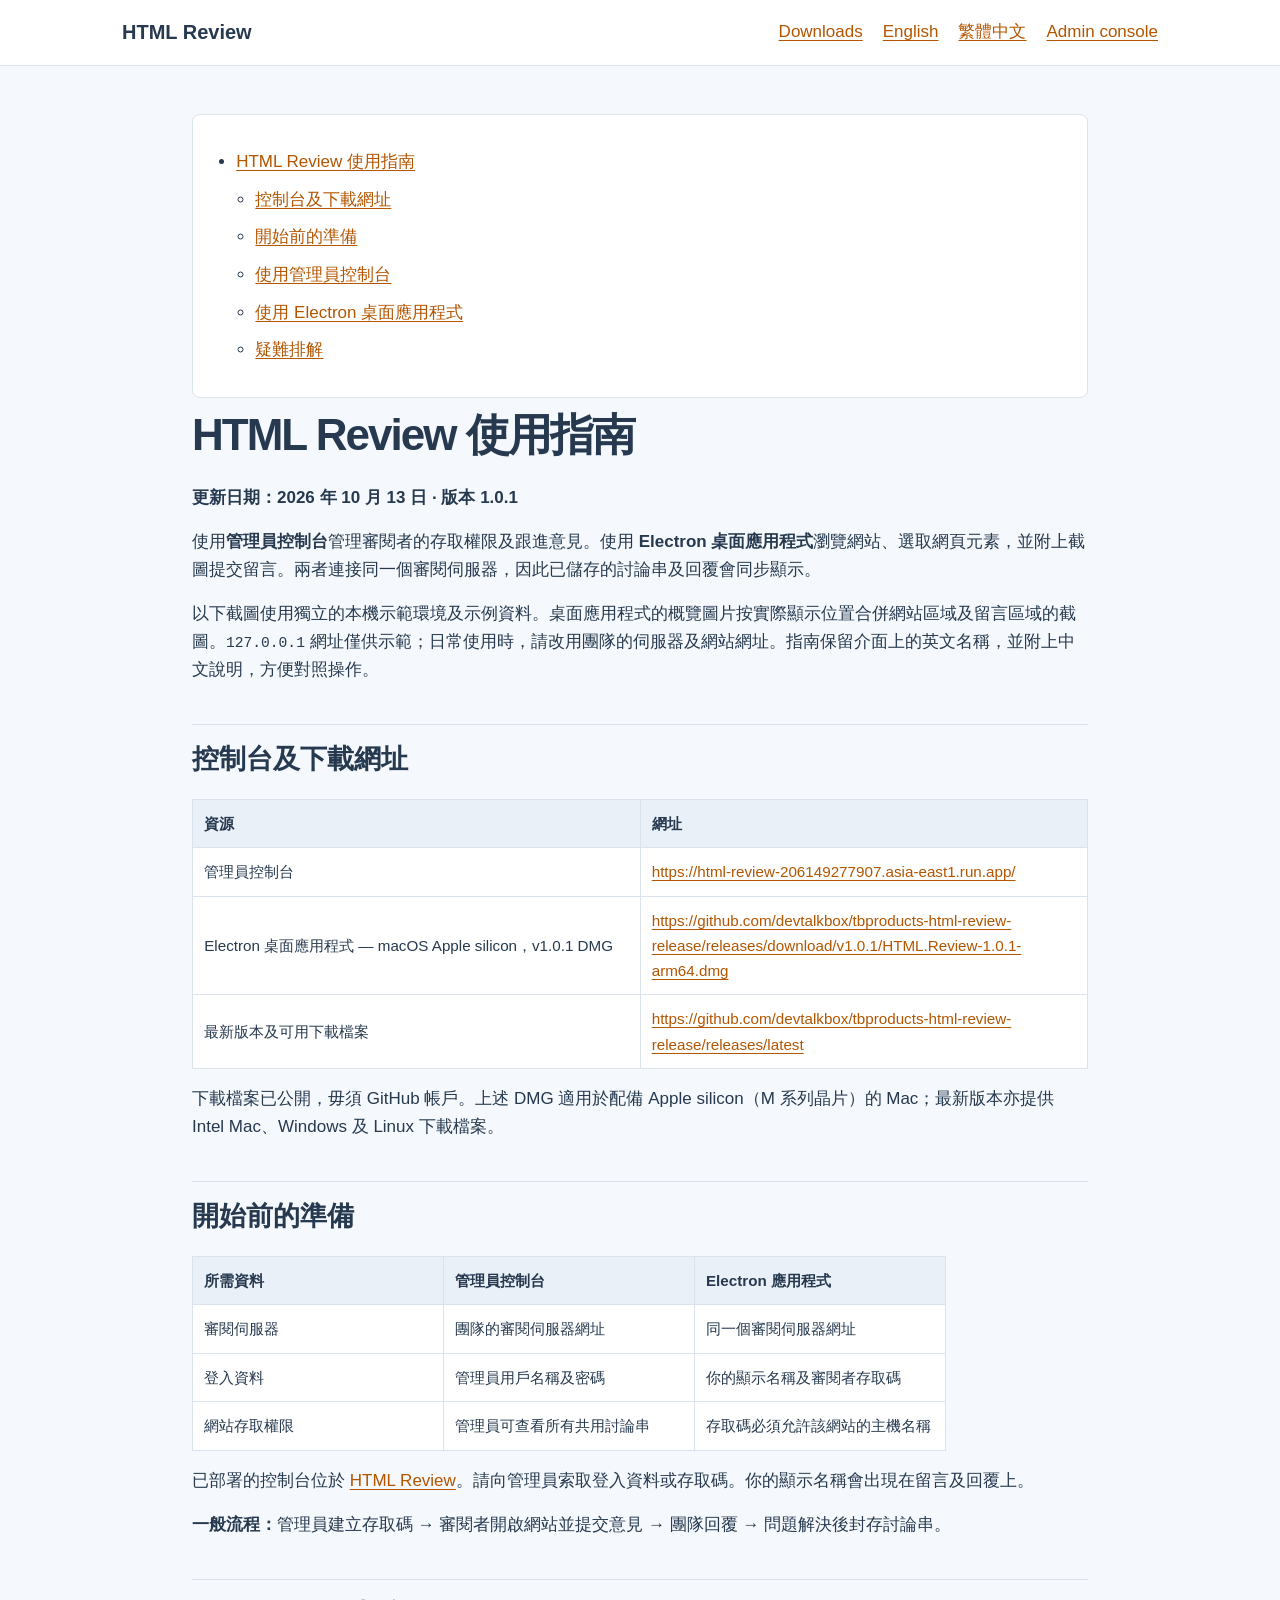
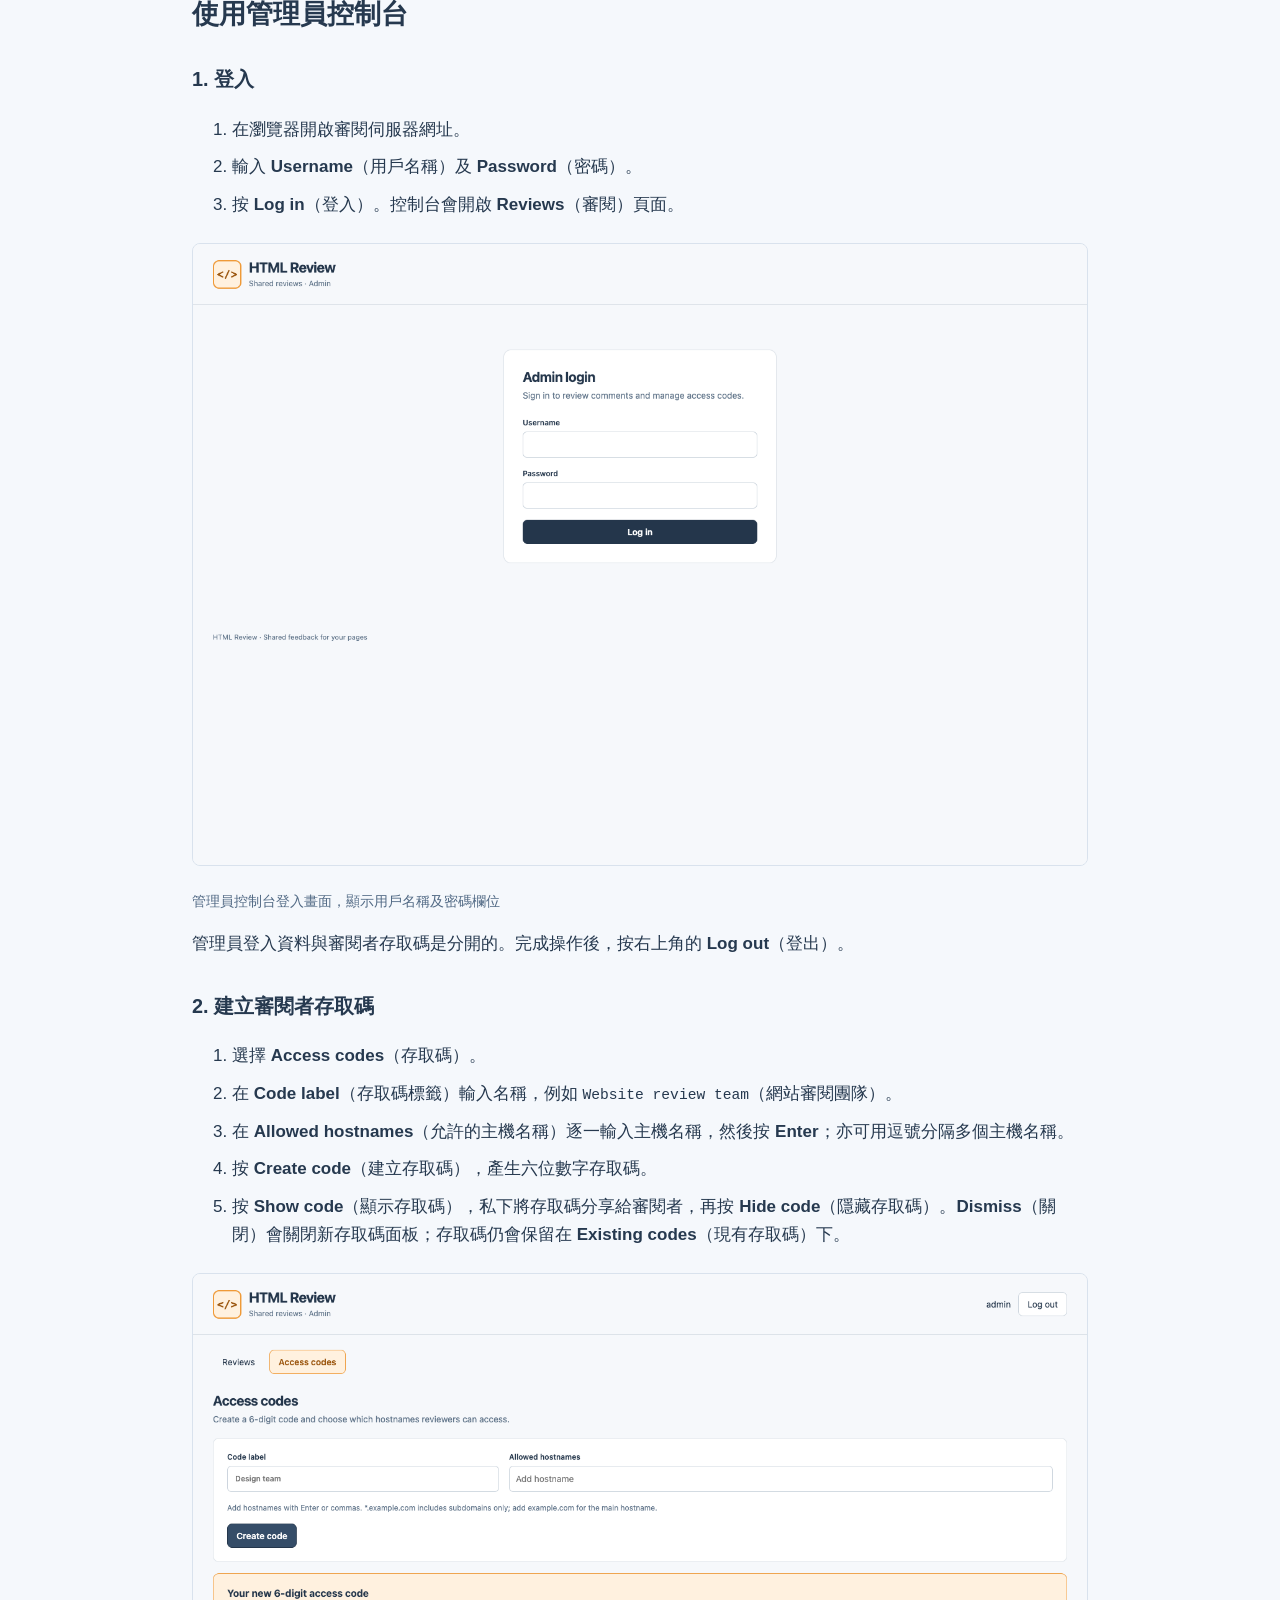
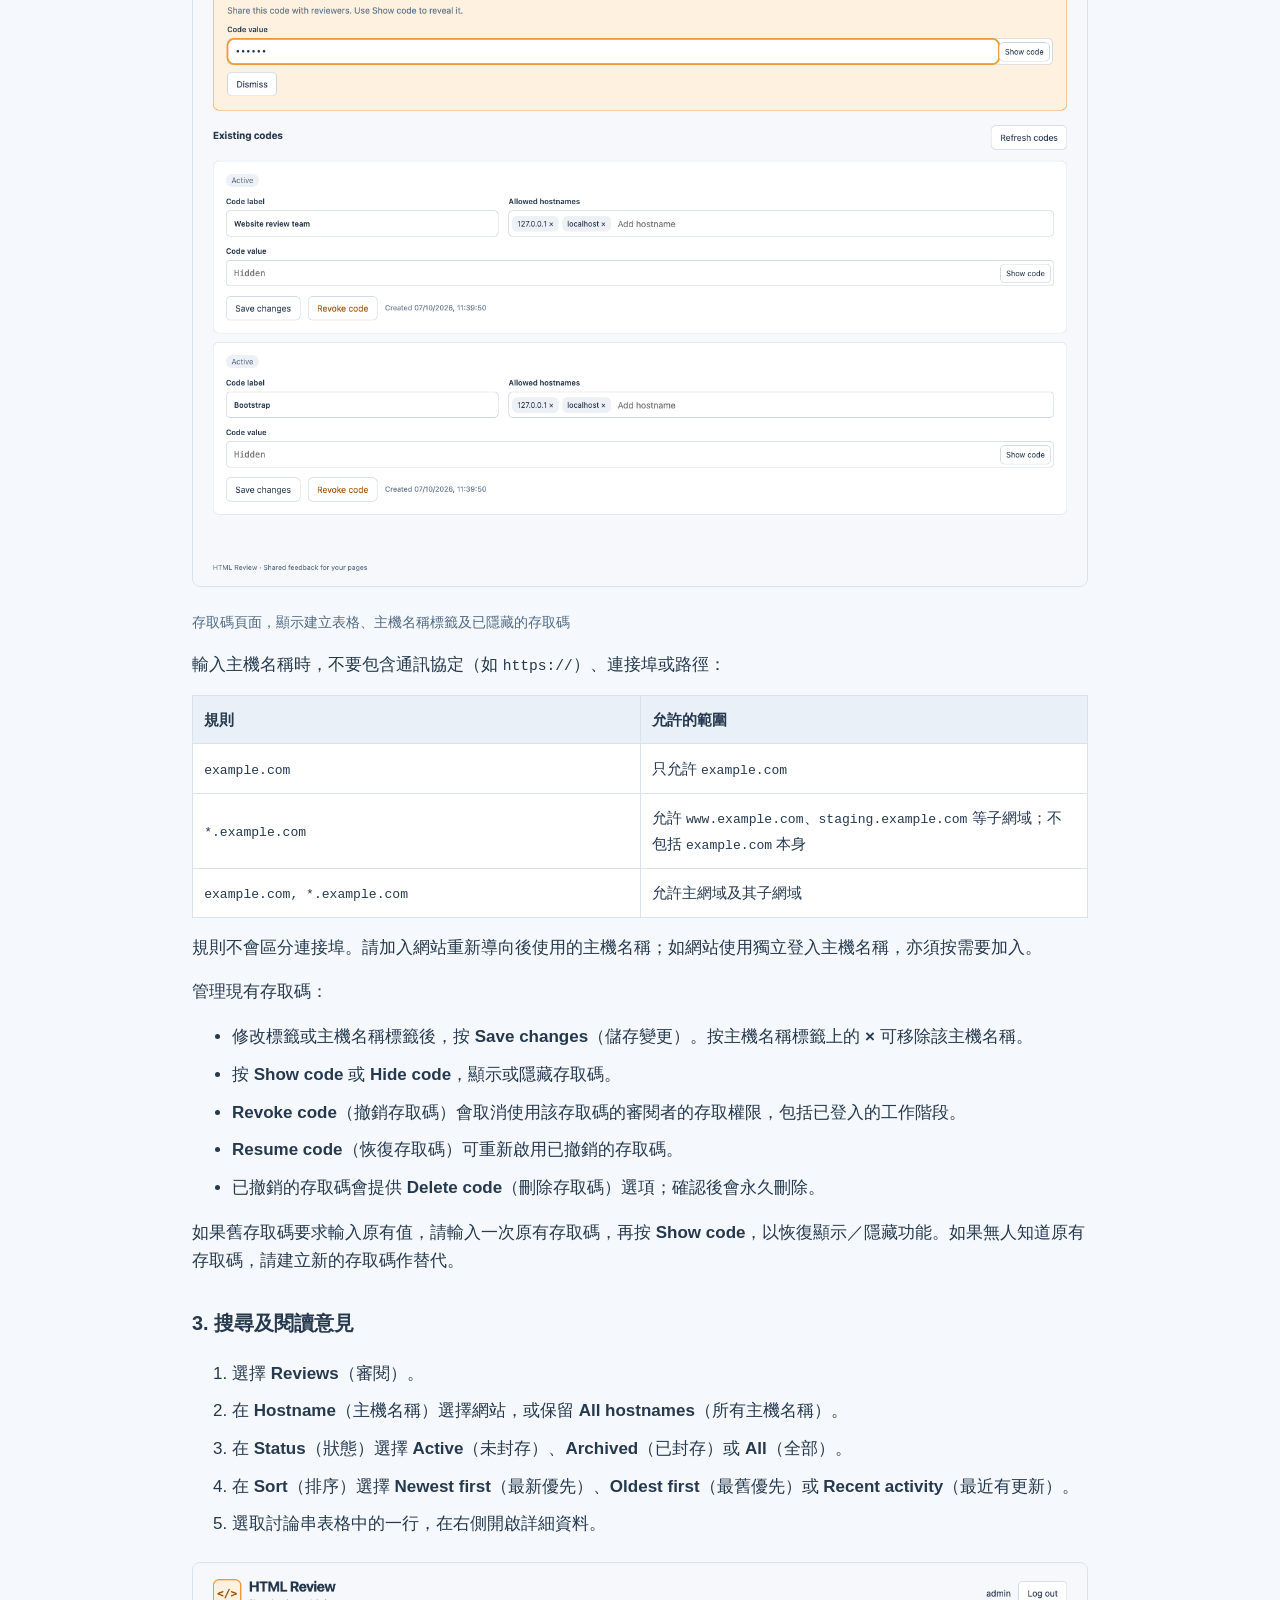
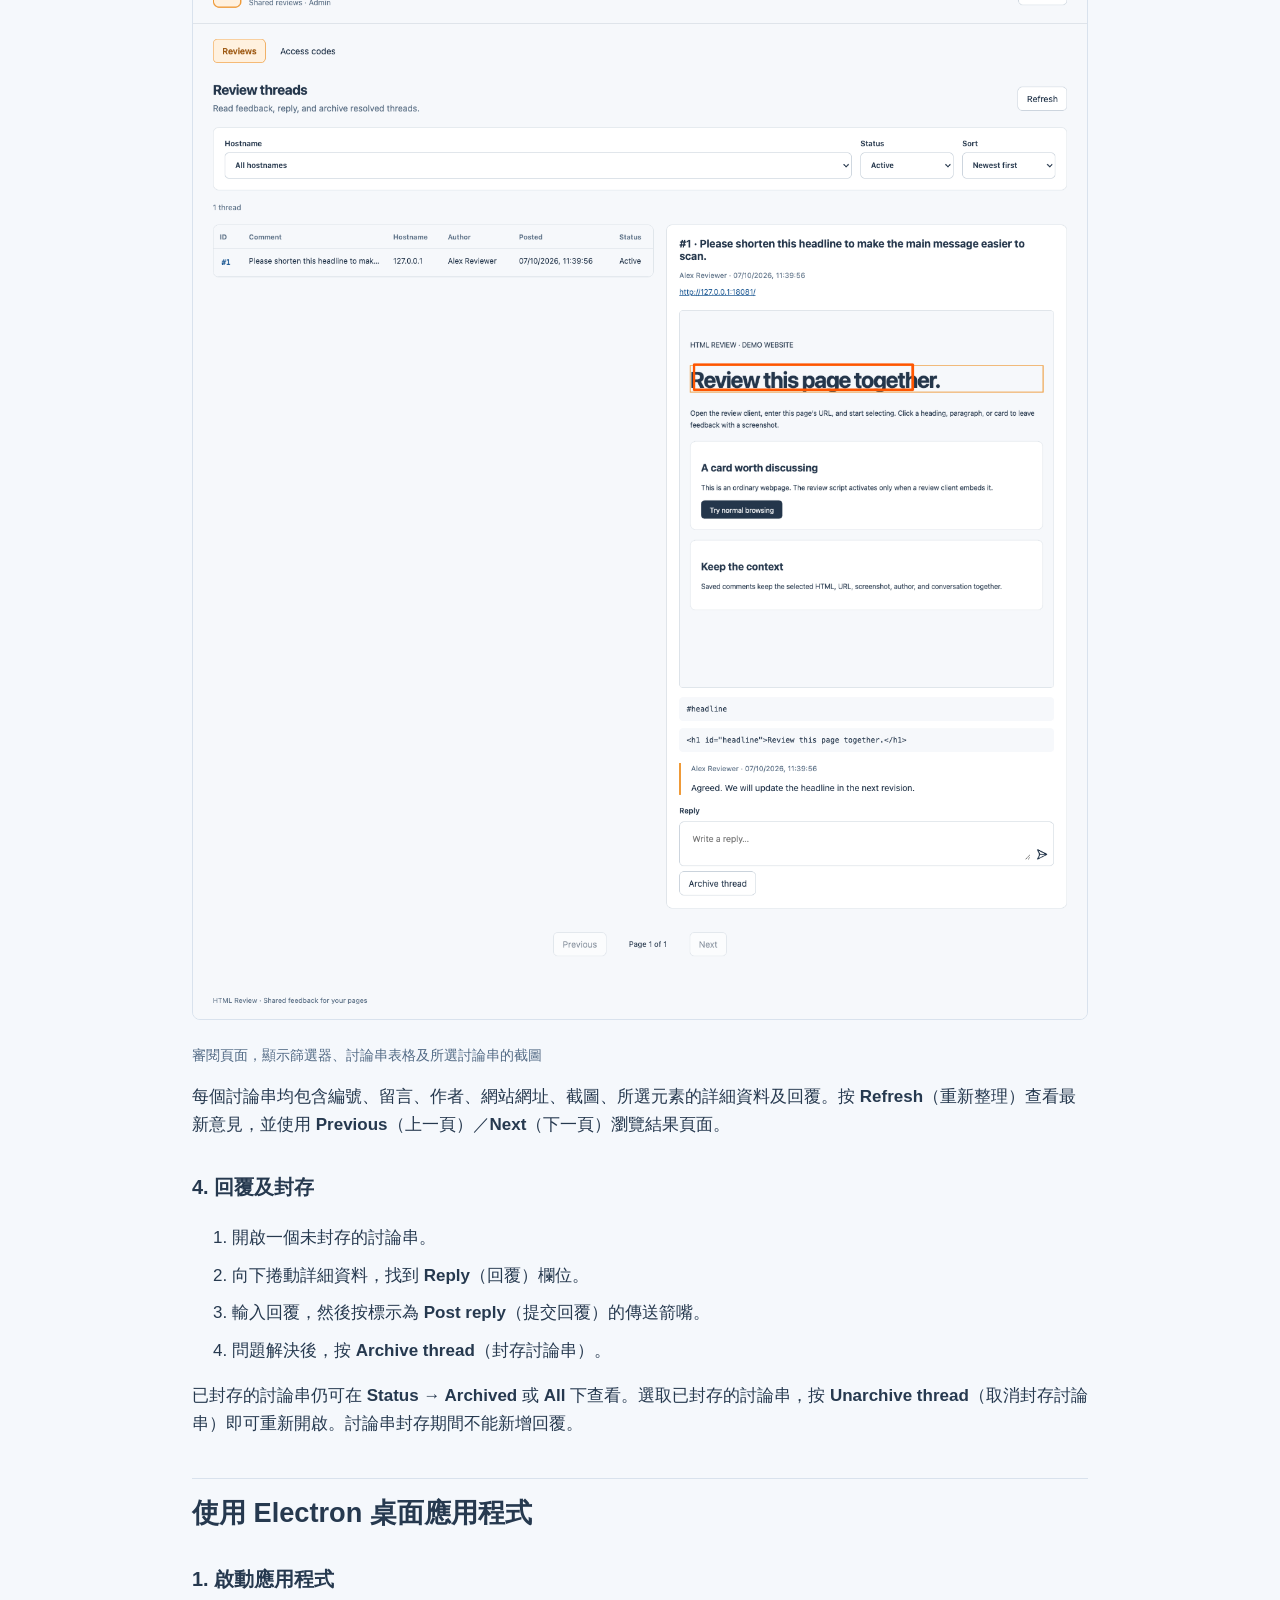
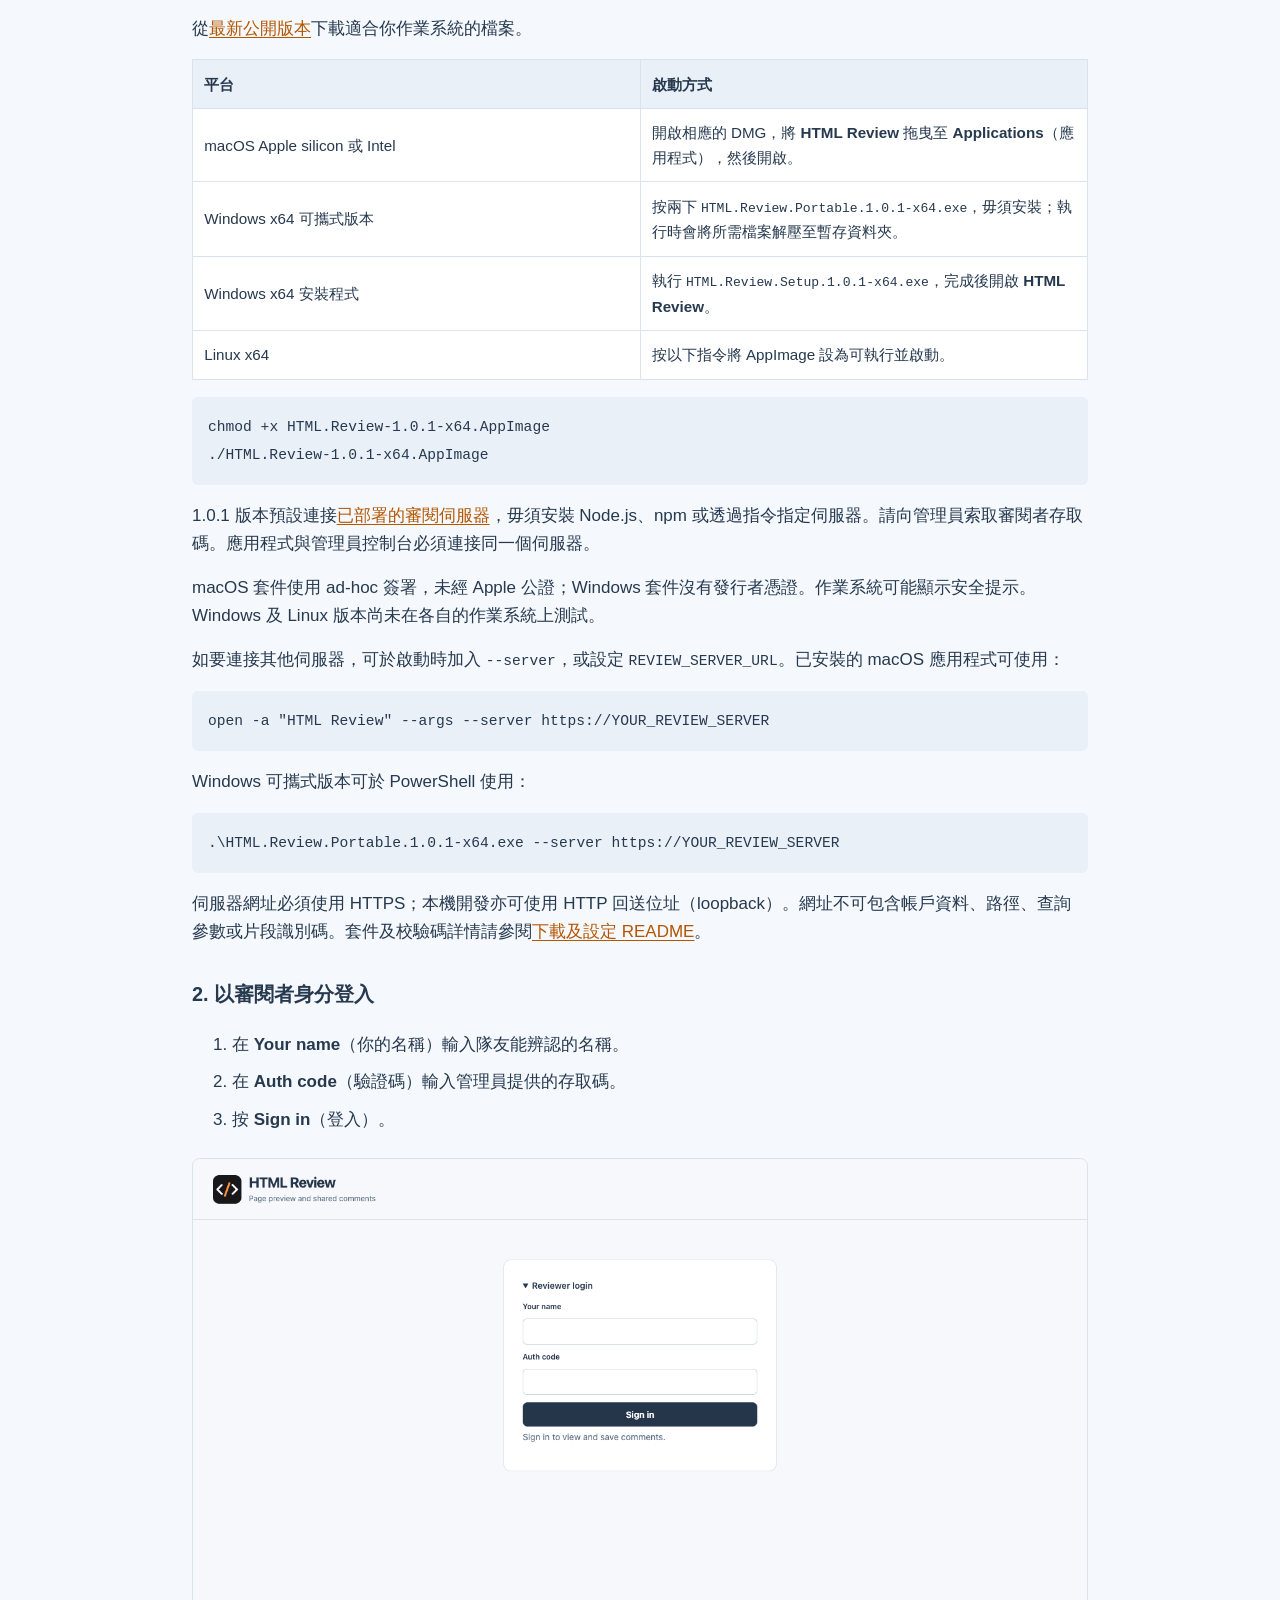
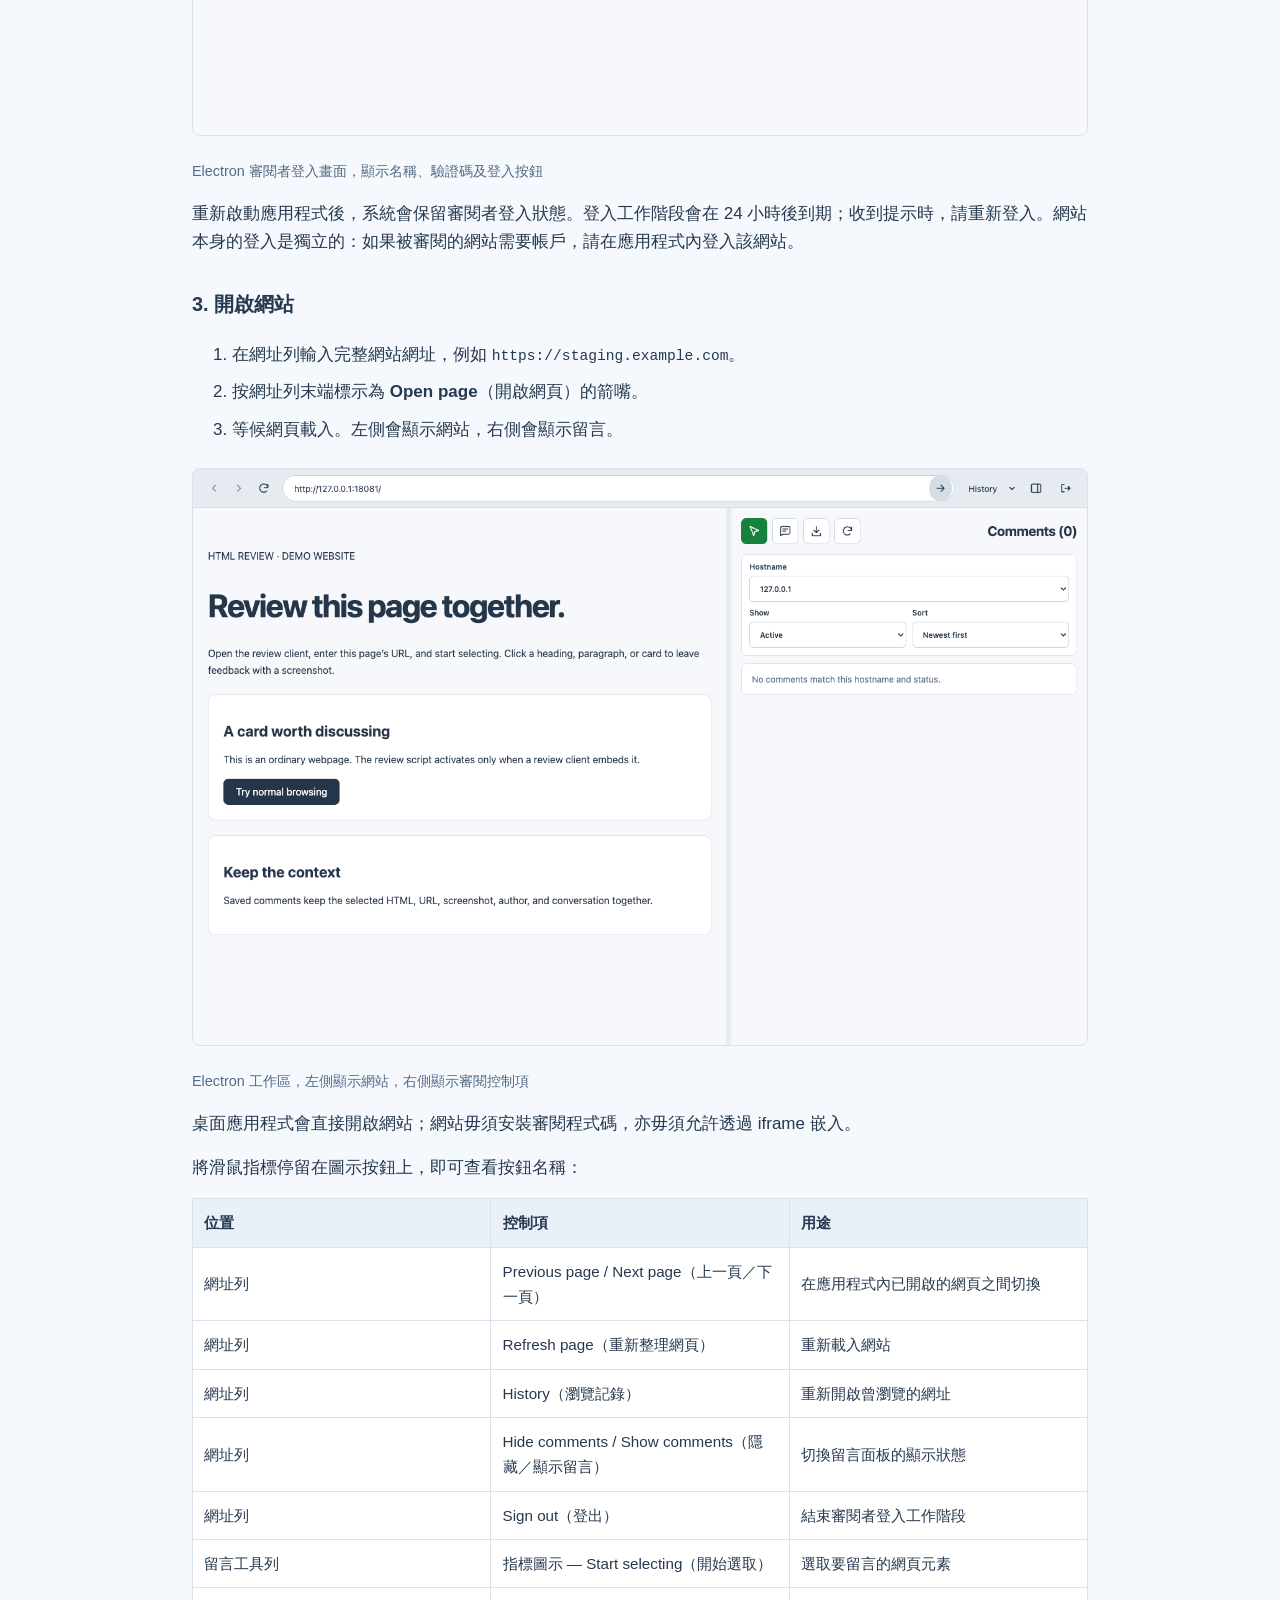
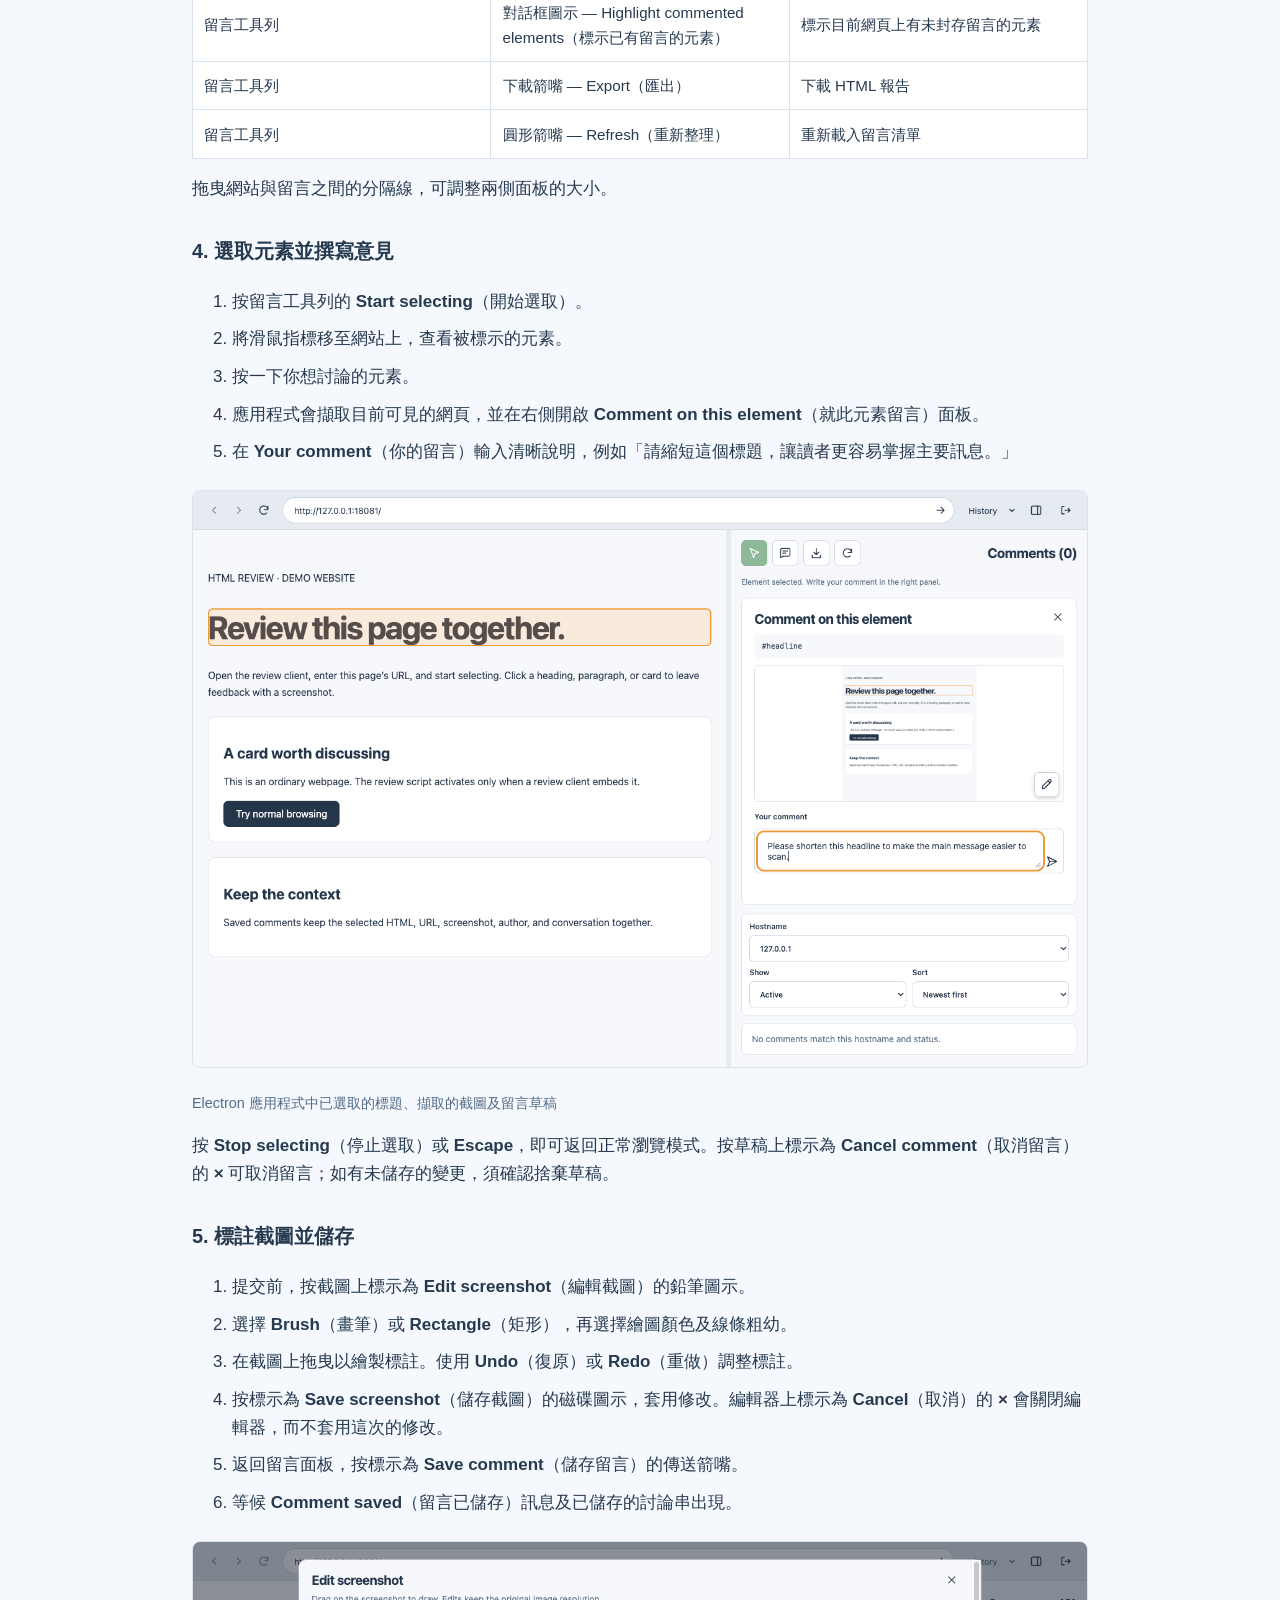
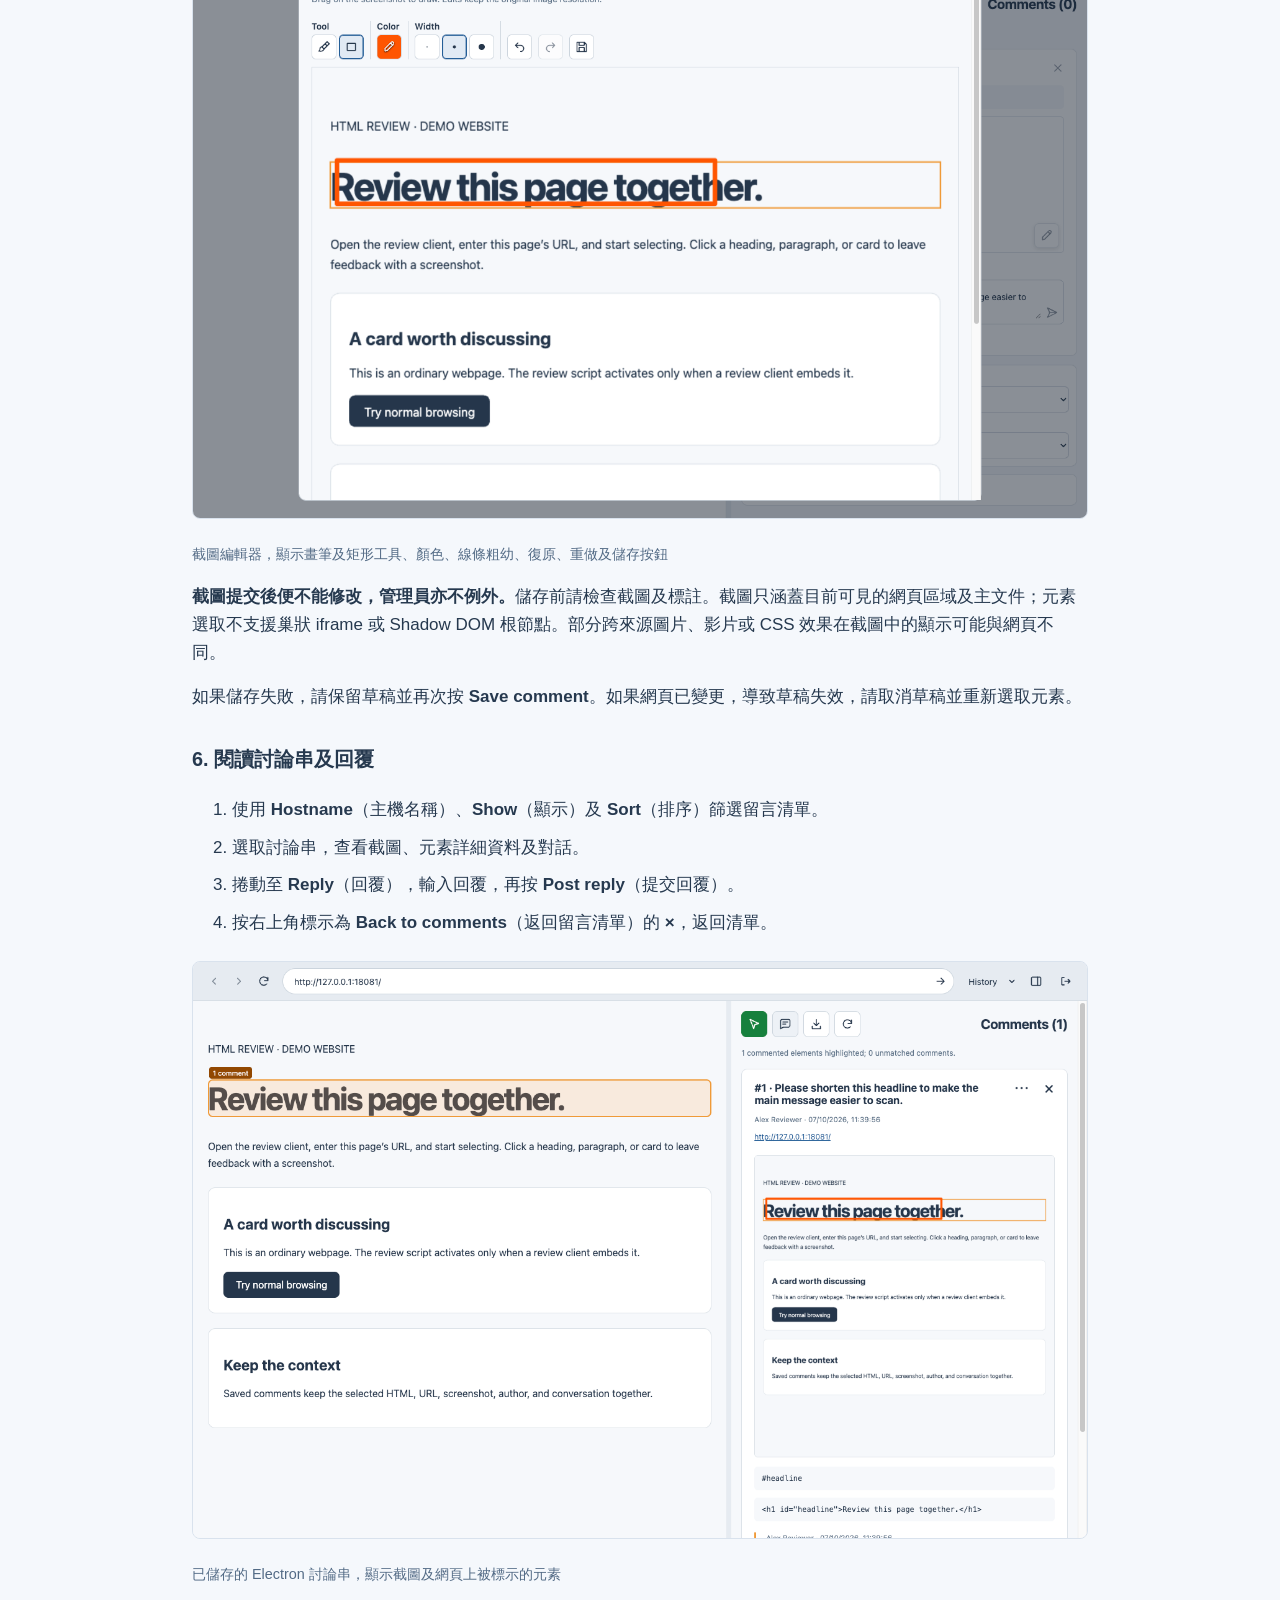
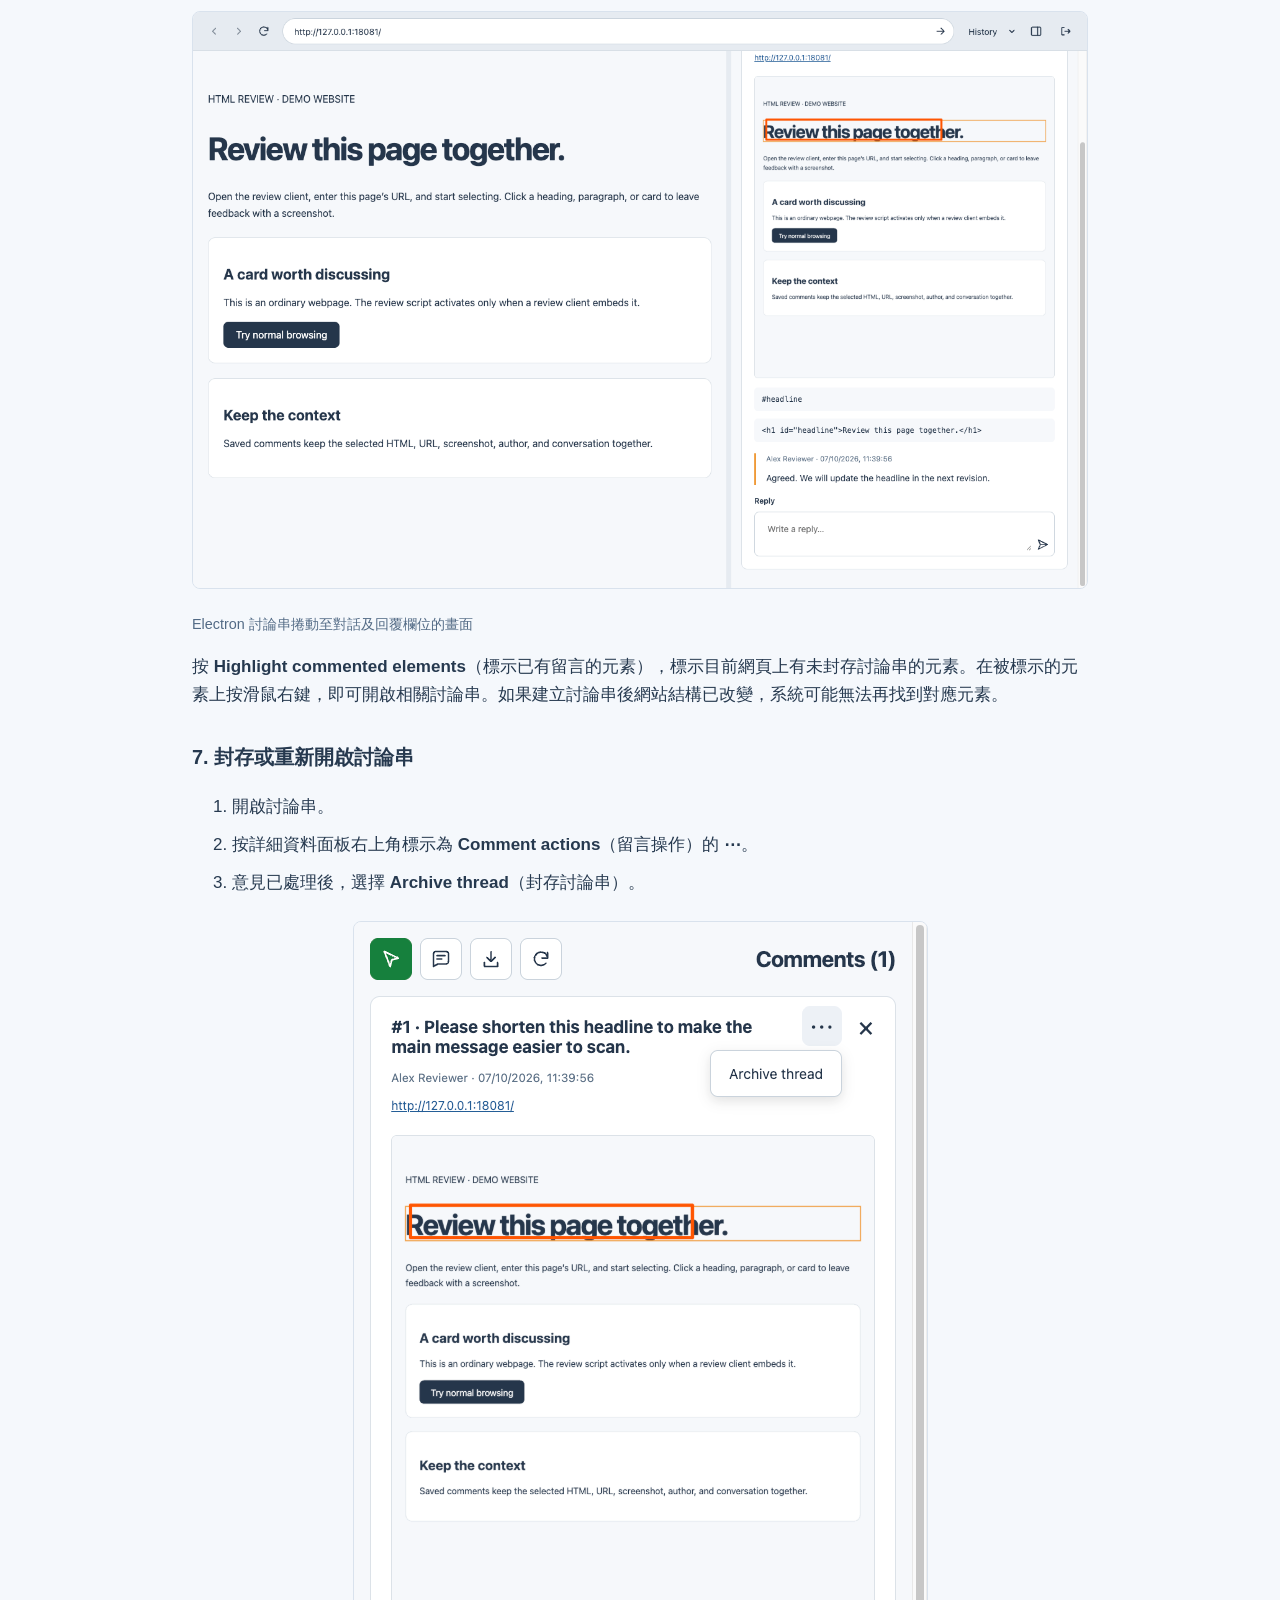
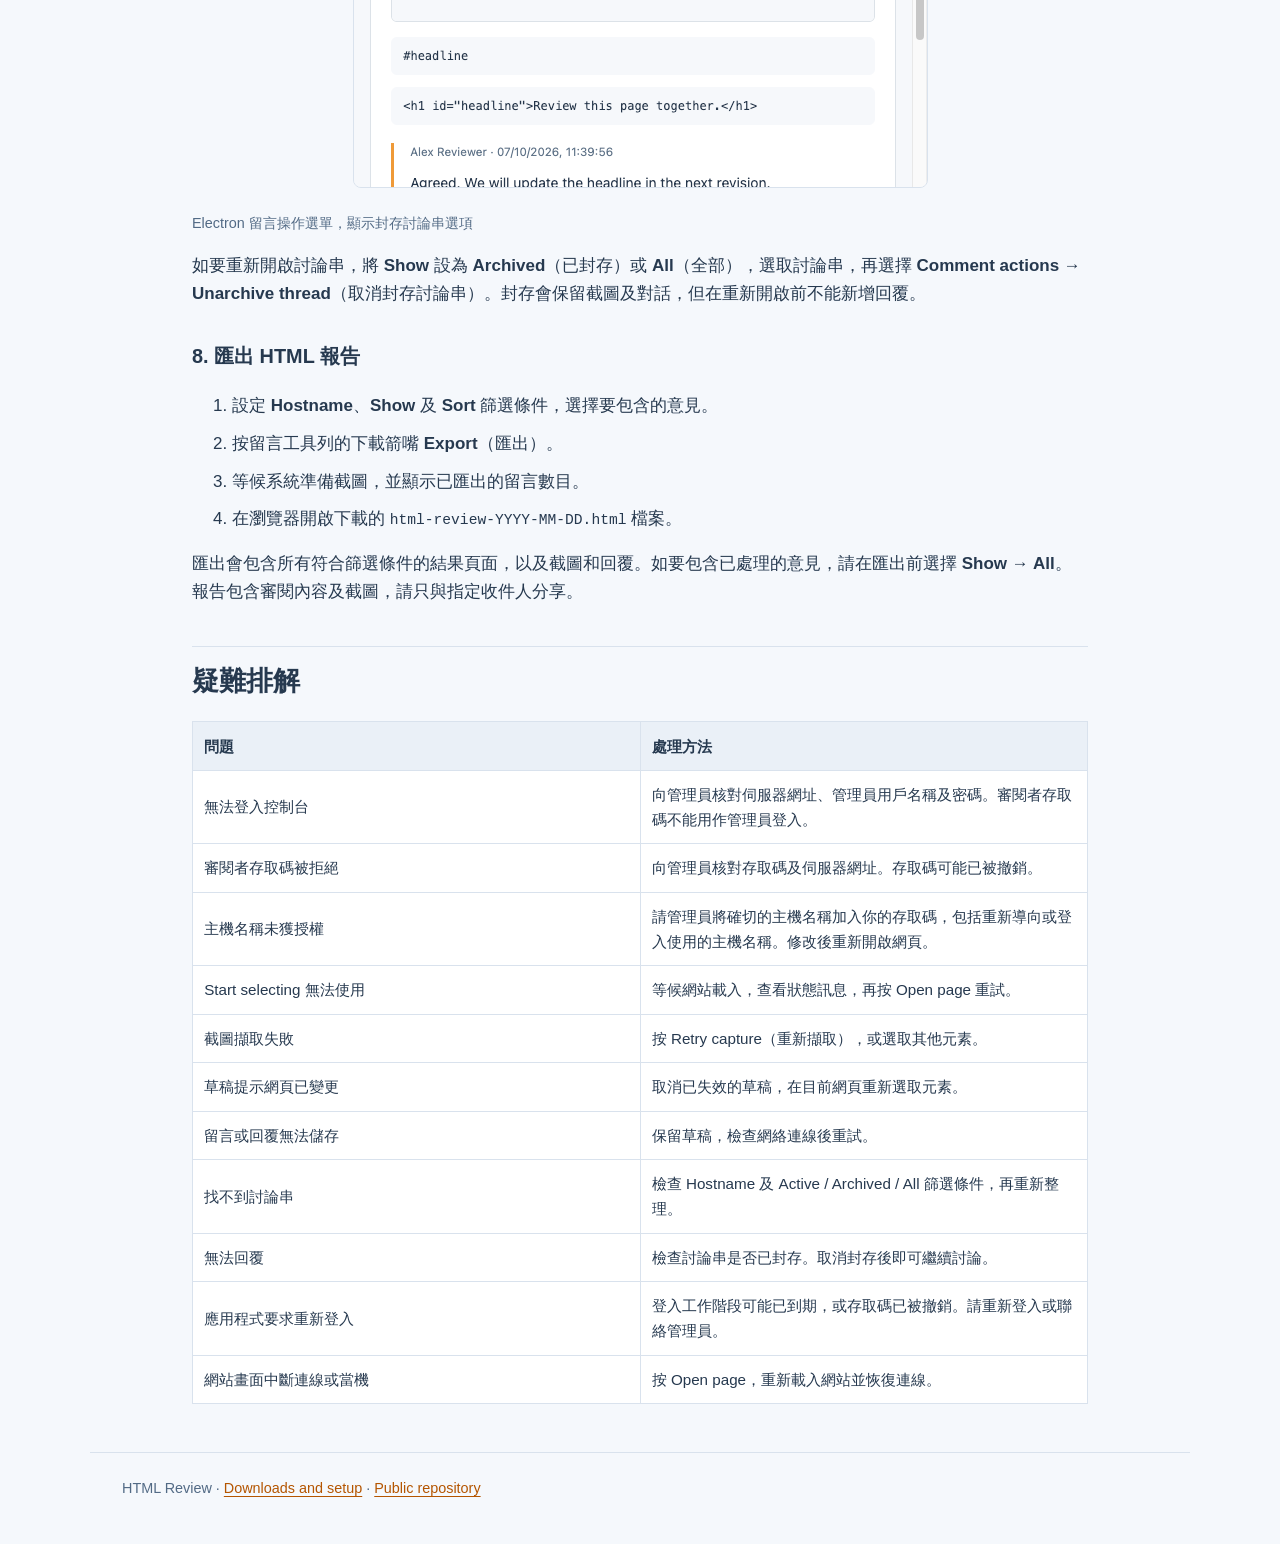
==== docs/wiki/User-Guide-zh-HK.html @ 8f4b56f9 "Add HTML downloads page and bilingual browser user guides" ====
<!doctype html>
<html lang="zh-HK">
<head>
<meta charset="utf-8">
<meta name="viewport" content="width=device-width, initial-scale=1">
<title>HTML Review 使用指南</title>
<link rel="stylesheet" href="../../styles.css">
<link rel="icon" href="data:,">
</head>
<body>
<a class="skip" href="#main">Skip to content</a>
<header class="topbar"><div class="topbar-inner"><a class="brand" href="../../index.html">HTML Review</a><nav aria-label="Guide navigation"><a href="../../index.html#downloads">Downloads</a><a href="User-Guide.html" lang="en">English</a><a href="User-Guide-zh-HK.html" lang="zh-HK">繁體中文</a><a href="https://html-review-206149277907.asia-east1.run.app/">Admin console</a></nav></div></header>
<main class="guide" id="main">
<nav id="TOC" aria-label="Table of contents"><ul>
<li><a href="#html-review-使用指南" id="toc-html-review-使用指南">HTML
Review 使用指南</a>
<ul>
<li><a href="#控制台及下載網址"
id="toc-控制台及下載網址">控制台及下載網址</a></li>
<li><a href="#開始前的準備" id="toc-開始前的準備">開始前的準備</a></li>
<li><a href="#使用管理員控制台"
id="toc-使用管理員控制台">使用管理員控制台</a></li>
<li><a href="#使用-electron-桌面應用程式"
id="toc-使用-electron-桌面應用程式">使用 Electron 桌面應用程式</a></li>
<li><a href="#疑難排解" id="toc-疑難排解">疑難排解</a></li>
</ul></li>
</ul></nav>
<h1 id="html-review-使用指南">HTML Review 使用指南</h1>
<p><strong>更新日期：2026 年 10 月 13 日 · 版本 1.0.1</strong></p>
<p>使用<strong>管理員控制台</strong>管理審閱者的存取權限及跟進意見。使用
<strong>Electron
桌面應用程式</strong>瀏覽網站、選取網頁元素，並附上截圖提交留言。兩者連接同一個審閱伺服器，因此已儲存的討論串及回覆會同步顯示。</p>
<p>以下截圖使用獨立的本機示範環境及示例資料。桌面應用程式的概覽圖片按實際顯示位置合併網站區域及留言區域的截圖。<code>127.0.0.1</code>
網址僅供示範；日常使用時，請改用團隊的伺服器及網站網址。指南保留介面上的英文名稱，並附上中文說明，方便對照操作。</p>
<h2 id="控制台及下載網址">控制台及下載網址</h2>
<table>
<colgroup>
<col style="width: 50%" />
<col style="width: 50%" />
</colgroup>
<thead>
<tr>
<th>資源</th>
<th>網址</th>
</tr>
</thead>
<tbody>
<tr>
<td>管理員控制台</td>
<td><a
href="https://html-review-206149277907.asia-east1.run.app/">https://html-review-206149277907.asia-east1.run.app/</a></td>
</tr>
<tr>
<td>Electron 桌面應用程式 — macOS Apple silicon，v1.0.1 DMG</td>
<td><a
href="https://github.com/devtalkbox/tbproducts-html-review-release/releases/download/v1.0.1/HTML.Review-1.0.1-arm64.dmg">https://github.com/devtalkbox/tbproducts-html-review-release/releases/download/v1.0.1/HTML.Review-1.0.1-arm64.dmg</a></td>
</tr>
<tr>
<td>最新版本及可用下載檔案</td>
<td><a
href="https://github.com/devtalkbox/tbproducts-html-review-release/releases/latest">https://github.com/devtalkbox/tbproducts-html-review-release/releases/latest</a></td>
</tr>
</tbody>
</table>
<p>下載檔案已公開，毋須 GitHub 帳戶。上述 DMG 適用於配備 Apple
silicon（M 系列晶片）的 Mac；最新版本亦提供 Intel Mac、Windows 及 Linux
下載檔案。</p>
<h2 id="開始前的準備">開始前的準備</h2>
<table>
<colgroup>
<col style="width: 33%" />
<col style="width: 33%" />
<col style="width: 33%" />
</colgroup>
<thead>
<tr>
<th>所需資料</th>
<th>管理員控制台</th>
<th>Electron 應用程式</th>
</tr>
</thead>
<tbody>
<tr>
<td>審閱伺服器</td>
<td>團隊的審閱伺服器網址</td>
<td>同一個審閱伺服器網址</td>
</tr>
<tr>
<td>登入資料</td>
<td>管理員用戶名稱及密碼</td>
<td>你的顯示名稱及審閱者存取碼</td>
</tr>
<tr>
<td>網站存取權限</td>
<td>管理員可查看所有共用討論串</td>
<td>存取碼必須允許該網站的主機名稱</td>
</tr>
</tbody>
</table>
<p>已部署的控制台位於 <a
href="https://html-review-206149277907.asia-east1.run.app/">HTML
Review</a>。請向管理員索取登入資料或存取碼。你的顯示名稱會出現在留言及回覆上。</p>
<p><strong>一般流程：</strong>管理員建立存取碼 →
審閱者開啟網站並提交意見 → 團隊回覆 → 問題解決後封存討論串。</p>
<h2 id="使用管理員控制台">使用管理員控制台</h2>
<h3 id="登入">1. 登入</h3>
<ol type="1">
<li>在瀏覽器開啟審閱伺服器網址。</li>
<li>輸入 <strong>Username</strong>（用戶名稱）及
<strong>Password</strong>（密碼）。</li>
<li>按 <strong>Log in</strong>（登入）。控制台會開啟
<strong>Reviews</strong>（審閱）頁面。</li>
</ol>
<figure>
<img src="images/console-login.png"
alt="管理員控制台登入畫面，顯示用戶名稱及密碼欄位" />
<figcaption
aria-hidden="true">管理員控制台登入畫面，顯示用戶名稱及密碼欄位</figcaption>
</figure>
<p>管理員登入資料與審閱者存取碼是分開的。完成操作後，按右上角的
<strong>Log out</strong>（登出）。</p>
<h3 id="建立審閱者存取碼">2. 建立審閱者存取碼</h3>
<ol type="1">
<li>選擇 <strong>Access codes</strong>（存取碼）。</li>
<li>在 <strong>Code label</strong>（存取碼標籤）輸入名稱，例如
<code>Website review team</code>（網站審閱團隊）。</li>
<li>在 <strong>Allowed
hostnames</strong>（允許的主機名稱）逐一輸入主機名稱，然後按
<strong>Enter</strong>；亦可用逗號分隔多個主機名稱。</li>
<li>按 <strong>Create
code</strong>（建立存取碼），產生六位數字存取碼。</li>
<li>按 <strong>Show
code</strong>（顯示存取碼），私下將存取碼分享給審閱者，再按 <strong>Hide
code</strong>（隱藏存取碼）。<strong>Dismiss</strong>（關閉）會關閉新存取碼面板；存取碼仍會保留在
<strong>Existing codes</strong>（現有存取碼）下。</li>
</ol>
<figure>
<img src="images/console-access-codes.png"
alt="存取碼頁面，顯示建立表格、主機名稱標籤及已隱藏的存取碼" />
<figcaption
aria-hidden="true">存取碼頁面，顯示建立表格、主機名稱標籤及已隱藏的存取碼</figcaption>
</figure>
<p>輸入主機名稱時，不要包含通訊協定（如
<code>https://</code>）、連接埠或路徑：</p>
<table>
<colgroup>
<col style="width: 50%" />
<col style="width: 50%" />
</colgroup>
<thead>
<tr>
<th>規則</th>
<th>允許的範圍</th>
</tr>
</thead>
<tbody>
<tr>
<td><code>example.com</code></td>
<td>只允許 <code>example.com</code></td>
</tr>
<tr>
<td><code>*.example.com</code></td>
<td>允許 <code>www.example.com</code>、<code>staging.example.com</code>
等子網域；不包括 <code>example.com</code> 本身</td>
</tr>
<tr>
<td><code>example.com, *.example.com</code></td>
<td>允許主網域及其子網域</td>
</tr>
</tbody>
</table>
<p>規則不會區分連接埠。請加入網站重新導向後使用的主機名稱；如網站使用獨立登入主機名稱，亦須按需要加入。</p>
<p>管理現有存取碼：</p>
<ul>
<li>修改標籤或主機名稱標籤後，按 <strong>Save
changes</strong>（儲存變更）。按主機名稱標籤上的 <strong>×</strong>
可移除該主機名稱。</li>
<li>按 <strong>Show code</strong> 或 <strong>Hide
code</strong>，顯示或隱藏存取碼。</li>
<li><strong>Revoke
code</strong>（撤銷存取碼）會取消使用該存取碼的審閱者的存取權限，包括已登入的工作階段。</li>
<li><strong>Resume
code</strong>（恢復存取碼）可重新啟用已撤銷的存取碼。</li>
<li>已撤銷的存取碼會提供 <strong>Delete
code</strong>（刪除存取碼）選項；確認後會永久刪除。</li>
</ul>
<p>如果舊存取碼要求輸入原有值，請輸入一次原有存取碼，再按 <strong>Show
code</strong>，以恢復顯示／隱藏功能。如果無人知道原有存取碼，請建立新的存取碼作替代。</p>
<h3 id="搜尋及閱讀意見">3. 搜尋及閱讀意見</h3>
<ol type="1">
<li>選擇 <strong>Reviews</strong>（審閱）。</li>
<li>在 <strong>Hostname</strong>（主機名稱）選擇網站，或保留 <strong>All
hostnames</strong>（所有主機名稱）。</li>
<li>在 <strong>Status</strong>（狀態）選擇
<strong>Active</strong>（未封存）、<strong>Archived</strong>（已封存）或
<strong>All</strong>（全部）。</li>
<li>在 <strong>Sort</strong>（排序）選擇 <strong>Newest
first</strong>（最新優先）、<strong>Oldest first</strong>（最舊優先）或
<strong>Recent activity</strong>（最近有更新）。</li>
<li>選取討論串表格中的一行，在右側開啟詳細資料。</li>
</ol>
<figure>
<img src="images/console-review-thread.png"
alt="審閱頁面，顯示篩選器、討論串表格及所選討論串的截圖" />
<figcaption
aria-hidden="true">審閱頁面，顯示篩選器、討論串表格及所選討論串的截圖</figcaption>
</figure>
<p>每個討論串均包含編號、留言、作者、網站網址、截圖、所選元素的詳細資料及回覆。按
<strong>Refresh</strong>（重新整理）查看最新意見，並使用
<strong>Previous</strong>（上一頁）／<strong>Next</strong>（下一頁）瀏覽結果頁面。</p>
<h3 id="回覆及封存">4. 回覆及封存</h3>
<ol type="1">
<li>開啟一個未封存的討論串。</li>
<li>向下捲動詳細資料，找到 <strong>Reply</strong>（回覆）欄位。</li>
<li>輸入回覆，然後按標示為 <strong>Post
reply</strong>（提交回覆）的傳送箭嘴。</li>
<li>問題解決後，按 <strong>Archive thread</strong>（封存討論串）。</li>
</ol>
<p>已封存的討論串仍可在 <strong>Status → Archived</strong> 或
<strong>All</strong> 下查看。選取已封存的討論串，按 <strong>Unarchive
thread</strong>（取消封存討論串）即可重新開啟。討論串封存期間不能新增回覆。</p>
<h2 id="使用-electron-桌面應用程式">使用 Electron 桌面應用程式</h2>
<h3 id="啟動應用程式">1. 啟動應用程式</h3>
<p>從<a
href="https://github.com/devtalkbox/tbproducts-html-review-release/releases/latest">最新公開版本</a>下載適合你作業系統的檔案。</p>
<table>
<colgroup>
<col style="width: 50%" />
<col style="width: 50%" />
</colgroup>
<thead>
<tr>
<th>平台</th>
<th>啟動方式</th>
</tr>
</thead>
<tbody>
<tr>
<td>macOS Apple silicon 或 Intel</td>
<td>開啟相應的 DMG，將 <strong>HTML Review</strong> 拖曳至
<strong>Applications</strong>（應用程式），然後開啟。</td>
</tr>
<tr>
<td>Windows x64 可攜式版本</td>
<td>按兩下
<code>HTML.Review.Portable.1.0.1-x64.exe</code>，毋須安裝；執行時會將所需檔案解壓至暫存資料夾。</td>
</tr>
<tr>
<td>Windows x64 安裝程式</td>
<td>執行 <code>HTML.Review.Setup.1.0.1-x64.exe</code>，完成後開啟
<strong>HTML Review</strong>。</td>
</tr>
<tr>
<td>Linux x64</td>
<td>按以下指令將 AppImage 設為可執行並啟動。</td>
</tr>
</tbody>
</table>
<div class="sourceCode" id="cb1"><pre class="sourceCode sh"><code class="sourceCode bash"><span id="cb1-1"><a href="#cb1-1" aria-hidden="true" tabindex="-1"></a><span class="fu">chmod</span> +x HTML.Review-1.0.1-x64.AppImage</span>
<span id="cb1-2"><a href="#cb1-2" aria-hidden="true" tabindex="-1"></a><span class="ex">./HTML.Review-1.0.1-x64.AppImage</span></span></code></pre></div>
<p>1.0.1 版本預設連接<a
href="https://html-review-206149277907.asia-east1.run.app/">已部署的審閱伺服器</a>，毋須安裝
Node.js、npm
或透過指令指定伺服器。請向管理員索取審閱者存取碼。應用程式與管理員控制台必須連接同一個伺服器。</p>
<p>macOS 套件使用 ad-hoc 簽署，未經 Apple 公證；Windows
套件沒有發行者憑證。作業系統可能顯示安全提示。Windows 及 Linux
版本尚未在各自的作業系統上測試。</p>
<p>如要連接其他伺服器，可於啟動時加入 <code>--server</code>，或設定
<code>REVIEW_SERVER_URL</code>。已安裝的 macOS 應用程式可使用：</p>
<div class="sourceCode" id="cb2"><pre class="sourceCode sh"><code class="sourceCode bash"><span id="cb2-1"><a href="#cb2-1" aria-hidden="true" tabindex="-1"></a><span class="ex">open</span> <span class="at">-a</span> <span class="st">&quot;HTML Review&quot;</span> <span class="at">--args</span> <span class="at">--server</span> https://YOUR_REVIEW_SERVER</span></code></pre></div>
<p>Windows 可攜式版本可於 PowerShell 使用：</p>
<div class="sourceCode" id="cb3"><pre
class="sourceCode powershell"><code class="sourceCode powershell"><span id="cb3-1"><a href="#cb3-1" aria-hidden="true" tabindex="-1"></a><span class="op">.</span>\HTML<span class="op">.</span><span class="fu">Review</span><span class="op">.</span><span class="fu">Portable</span><span class="op">.</span><span class="dv">1.0</span><span class="op">.</span><span class="dv">1</span><span class="op">-</span>x64<span class="op">.</span><span class="fu">exe</span> <span class="op">--</span>server https<span class="op">://</span>YOUR_REVIEW_SERVER</span></code></pre></div>
<p>伺服器網址必須使用 HTTPS；本機開發亦可使用 HTTP
回送位址（loopback）。網址不可包含帳戶資料、路徑、查詢參數或片段識別碼。套件及校驗碼詳情請參閱<a
href="../../index.html">下載及設定 README</a>。</p>
<h3 id="以審閱者身分登入">2. 以審閱者身分登入</h3>
<ol type="1">
<li>在 <strong>Your name</strong>（你的名稱）輸入隊友能辨認的名稱。</li>
<li>在 <strong>Auth code</strong>（驗證碼）輸入管理員提供的存取碼。</li>
<li>按 <strong>Sign in</strong>（登入）。</li>
</ol>
<figure>
<img src="images/electron-login.png"
alt="Electron 審閱者登入畫面，顯示名稱、驗證碼及登入按鈕" />
<figcaption aria-hidden="true">Electron
審閱者登入畫面，顯示名稱、驗證碼及登入按鈕</figcaption>
</figure>
<p>重新啟動應用程式後，系統會保留審閱者登入狀態。登入工作階段會在 24
小時後到期；收到提示時，請重新登入。網站本身的登入是獨立的：如果被審閱的網站需要帳戶，請在應用程式內登入該網站。</p>
<h3 id="開啟網站">3. 開啟網站</h3>
<ol type="1">
<li>在網址列輸入完整網站網址，例如
<code>https://staging.example.com</code>。</li>
<li>按網址列末端標示為 <strong>Open
page</strong>（開啟網頁）的箭嘴。</li>
<li>等候網頁載入。左側會顯示網站，右側會顯示留言。</li>
</ol>
<figure>
<img src="images/electron-workspace.png"
alt="Electron 工作區，左側顯示網站，右側顯示審閱控制項" />
<figcaption aria-hidden="true">Electron
工作區，左側顯示網站，右側顯示審閱控制項</figcaption>
</figure>
<p>桌面應用程式會直接開啟網站；網站毋須安裝審閱程式碼，亦毋須允許透過
iframe 嵌入。</p>
<p>將滑鼠指標停留在圖示按鈕上，即可查看按鈕名稱：</p>
<table>
<colgroup>
<col style="width: 33%" />
<col style="width: 33%" />
<col style="width: 33%" />
</colgroup>
<thead>
<tr>
<th>位置</th>
<th>控制項</th>
<th>用途</th>
</tr>
</thead>
<tbody>
<tr>
<td>網址列</td>
<td>Previous page / Next page（上一頁／下一頁）</td>
<td>在應用程式內已開啟的網頁之間切換</td>
</tr>
<tr>
<td>網址列</td>
<td>Refresh page（重新整理網頁）</td>
<td>重新載入網站</td>
</tr>
<tr>
<td>網址列</td>
<td>History（瀏覽記錄）</td>
<td>重新開啟曾瀏覽的網址</td>
</tr>
<tr>
<td>網址列</td>
<td>Hide comments / Show comments（隱藏／顯示留言）</td>
<td>切換留言面板的顯示狀態</td>
</tr>
<tr>
<td>網址列</td>
<td>Sign out（登出）</td>
<td>結束審閱者登入工作階段</td>
</tr>
<tr>
<td>留言工具列</td>
<td>指標圖示 — Start selecting（開始選取）</td>
<td>選取要留言的網頁元素</td>
</tr>
<tr>
<td>留言工具列</td>
<td>對話框圖示 — Highlight commented elements（標示已有留言的元素）</td>
<td>標示目前網頁上有未封存留言的元素</td>
</tr>
<tr>
<td>留言工具列</td>
<td>下載箭嘴 — Export（匯出）</td>
<td>下載 HTML 報告</td>
</tr>
<tr>
<td>留言工具列</td>
<td>圓形箭嘴 — Refresh（重新整理）</td>
<td>重新載入留言清單</td>
</tr>
</tbody>
</table>
<p>拖曳網站與留言之間的分隔線，可調整兩側面板的大小。</p>
<h3 id="選取元素並撰寫意見">4. 選取元素並撰寫意見</h3>
<ol type="1">
<li>按留言工具列的 <strong>Start selecting</strong>（開始選取）。</li>
<li>將滑鼠指標移至網站上，查看被標示的元素。</li>
<li>按一下你想討論的元素。</li>
<li>應用程式會擷取目前可見的網頁，並在右側開啟 <strong>Comment on this
element</strong>（就此元素留言）面板。</li>
<li>在 <strong>Your
comment</strong>（你的留言）輸入清晰說明，例如「請縮短這個標題，讓讀者更容易掌握主要訊息。」</li>
</ol>
<figure>
<img src="images/electron-new-comment.png"
alt="Electron 應用程式中已選取的標題、擷取的截圖及留言草稿" />
<figcaption aria-hidden="true">Electron
應用程式中已選取的標題、擷取的截圖及留言草稿</figcaption>
</figure>
<p>按 <strong>Stop selecting</strong>（停止選取）或
<strong>Escape</strong>，即可返回正常瀏覽模式。按草稿上標示為
<strong>Cancel comment</strong>（取消留言）的 <strong>×</strong>
可取消留言；如有未儲存的變更，須確認捨棄草稿。</p>
<h3 id="標註截圖並儲存">5. 標註截圖並儲存</h3>
<ol type="1">
<li>提交前，按截圖上標示為 <strong>Edit
screenshot</strong>（編輯截圖）的鉛筆圖示。</li>
<li>選擇 <strong>Brush</strong>（畫筆）或
<strong>Rectangle</strong>（矩形），再選擇繪圖顏色及線條粗幼。</li>
<li>在截圖上拖曳以繪製標註。使用 <strong>Undo</strong>（復原）或
<strong>Redo</strong>（重做）調整標註。</li>
<li>按標示為 <strong>Save
screenshot</strong>（儲存截圖）的磁碟圖示，套用修改。編輯器上標示為
<strong>Cancel</strong>（取消）的 <strong>×</strong>
會關閉編輯器，而不套用這次的修改。</li>
<li>返回留言面板，按標示為 <strong>Save
comment</strong>（儲存留言）的傳送箭嘴。</li>
<li>等候 <strong>Comment
saved</strong>（留言已儲存）訊息及已儲存的討論串出現。</li>
</ol>
<figure>
<img src="images/electron-screenshot-editor.png"
alt="截圖編輯器，顯示畫筆及矩形工具、顏色、線條粗幼、復原、重做及儲存按鈕" />
<figcaption
aria-hidden="true">截圖編輯器，顯示畫筆及矩形工具、顏色、線條粗幼、復原、重做及儲存按鈕</figcaption>
</figure>
<p><strong>截圖提交後便不能修改，管理員亦不例外。</strong>儲存前請檢查截圖及標註。截圖只涵蓋目前可見的網頁區域及主文件；元素選取不支援巢狀
iframe 或 Shadow DOM 根節點。部分跨來源圖片、影片或 CSS
效果在截圖中的顯示可能與網頁不同。</p>
<p>如果儲存失敗，請保留草稿並再次按 <strong>Save
comment</strong>。如果網頁已變更，導致草稿失效，請取消草稿並重新選取元素。</p>
<h3 id="閱讀討論串及回覆">6. 閱讀討論串及回覆</h3>
<ol type="1">
<li>使用
<strong>Hostname</strong>（主機名稱）、<strong>Show</strong>（顯示）及
<strong>Sort</strong>（排序）篩選留言清單。</li>
<li>選取討論串，查看截圖、元素詳細資料及對話。</li>
<li>捲動至 <strong>Reply</strong>（回覆），輸入回覆，再按 <strong>Post
reply</strong>（提交回覆）。</li>
<li>按右上角標示為 <strong>Back to comments</strong>（返回留言清單）的
<strong>×</strong>，返回清單。</li>
</ol>
<figure>
<img src="images/electron-thread.png"
alt="已儲存的 Electron 討論串，顯示截圖及網頁上被標示的元素" />
<figcaption aria-hidden="true">已儲存的 Electron
討論串，顯示截圖及網頁上被標示的元素</figcaption>
</figure>
<figure>
<img src="images/electron-reply.png"
alt="Electron 討論串捲動至對話及回覆欄位的畫面" />
<figcaption aria-hidden="true">Electron
討論串捲動至對話及回覆欄位的畫面</figcaption>
</figure>
<p>按 <strong>Highlight commented
elements</strong>（標示已有留言的元素），標示目前網頁上有未封存討論串的元素。在被標示的元素上按滑鼠右鍵，即可開啟相關討論串。如果建立討論串後網站結構已改變，系統可能無法再找到對應元素。</p>
<h3 id="封存或重新開啟討論串">7. 封存或重新開啟討論串</h3>
<ol type="1">
<li>開啟討論串。</li>
<li>按詳細資料面板右上角標示為 <strong>Comment
actions</strong>（留言操作）的 <strong>⋯</strong>。</li>
<li>意見已處理後，選擇 <strong>Archive
thread</strong>（封存討論串）。</li>
</ol>
<figure>
<img src="images/electron-thread-actions.png"
alt="Electron 留言操作選單，顯示封存討論串選項" />
<figcaption aria-hidden="true">Electron
留言操作選單，顯示封存討論串選項</figcaption>
</figure>
<p>如要重新開啟討論串，將 <strong>Show</strong> 設為
<strong>Archived</strong>（已封存）或
<strong>All</strong>（全部），選取討論串，再選擇 <strong>Comment actions
→ Unarchive
thread</strong>（取消封存討論串）。封存會保留截圖及對話，但在重新開啟前不能新增回覆。</p>
<h3 id="匯出-html-報告">8. 匯出 HTML 報告</h3>
<ol type="1">
<li>設定 <strong>Hostname</strong>、<strong>Show</strong> 及
<strong>Sort</strong> 篩選條件，選擇要包含的意見。</li>
<li>按留言工具列的下載箭嘴 <strong>Export</strong>（匯出）。</li>
<li>等候系統準備截圖，並顯示已匯出的留言數目。</li>
<li>在瀏覽器開啟下載的 <code>html-review-YYYY-MM-DD.html</code>
檔案。</li>
</ol>
<p>匯出會包含所有符合篩選條件的結果頁面，以及截圖和回覆。如要包含已處理的意見，請在匯出前選擇
<strong>Show →
All</strong>。報告包含審閱內容及截圖，請只與指定收件人分享。</p>
<h2 id="疑難排解">疑難排解</h2>
<table>
<colgroup>
<col style="width: 50%" />
<col style="width: 50%" />
</colgroup>
<thead>
<tr>
<th>問題</th>
<th>處理方法</th>
</tr>
</thead>
<tbody>
<tr>
<td>無法登入控制台</td>
<td>向管理員核對伺服器網址、管理員用戶名稱及密碼。審閱者存取碼不能用作管理員登入。</td>
</tr>
<tr>
<td>審閱者存取碼被拒絕</td>
<td>向管理員核對存取碼及伺服器網址。存取碼可能已被撤銷。</td>
</tr>
<tr>
<td>主機名稱未獲授權</td>
<td>請管理員將確切的主機名稱加入你的存取碼，包括重新導向或登入使用的主機名稱。修改後重新開啟網頁。</td>
</tr>
<tr>
<td>Start selecting 無法使用</td>
<td>等候網站載入，查看狀態訊息，再按 Open page 重試。</td>
</tr>
<tr>
<td>截圖擷取失敗</td>
<td>按 Retry capture（重新擷取），或選取其他元素。</td>
</tr>
<tr>
<td>草稿提示網頁已變更</td>
<td>取消已失效的草稿，在目前網頁重新選取元素。</td>
</tr>
<tr>
<td>留言或回覆無法儲存</td>
<td>保留草稿，檢查網絡連線後重試。</td>
</tr>
<tr>
<td>找不到討論串</td>
<td>檢查 Hostname 及 Active / Archived / All 篩選條件，再重新整理。</td>
</tr>
<tr>
<td>無法回覆</td>
<td>檢查討論串是否已封存。取消封存後即可繼續討論。</td>
</tr>
<tr>
<td>應用程式要求重新登入</td>
<td>登入工作階段可能已到期，或存取碼已被撤銷。請重新登入或聯絡管理員。</td>
</tr>
<tr>
<td>網站畫面中斷連線或當機</td>
<td>按 Open page，重新載入網站並恢復連線。</td>
</tr>
</tbody>
</table>
</main>
<footer>HTML Review · <a href="../../index.html">Downloads and setup</a> · <a href="https://github.com/devtalkbox/tbproducts-html-review-release">Public repository</a></footer>
</body>
</html>
---- styles.css ----
:root { color-scheme: light; --ink: #26394f; --muted: #526a85; --accent: #b45500; --line: #d9e2ed; --paper: #f5f8fc; }
* { box-sizing: border-box; }
html { scroll-padding-top: 1rem; }
body { margin: 0; background: var(--paper); color: var(--ink); font: 17px/1.65 -apple-system, BlinkMacSystemFont, "Segoe UI", sans-serif; }
a { color: var(--accent); text-underline-offset: .2em; }
a:hover { text-decoration-thickness: 2px; }
a:focus-visible, summary:focus-visible { outline: 3px solid var(--accent); outline-offset: 4px; }
.skip { position: absolute; left: 1rem; top: -5rem; background: white; padding: .5rem 1rem; }
.skip:focus { top: 1rem; }
.topbar { border-bottom: 1px solid var(--line); background: white; }
.topbar-inner { max-width: 1100px; margin: auto; padding: 1rem 2rem; display: flex; justify-content: space-between; align-items: center; gap: 1rem; flex-wrap: wrap; }
.brand { color: var(--ink); font-size: 1.25rem; font-weight: 750; text-decoration: none; }
nav { display: flex; gap: 1.25rem; flex-wrap: wrap; }
main { max-width: 1100px; margin: auto; padding: 3rem 2rem; }
.hero { display: grid; grid-template-columns: 1fr 1fr; gap: 2.5rem; align-items: center; margin-bottom: 3rem; }
.eyebrow { font: 14px/1.5 ui-monospace, SFMono-Regular, Consolas, monospace; color: var(--accent); }
h1 { font-size: clamp(2rem, 5vw, 3.8rem); line-height: 1.12; letter-spacing: -.045em; margin: .75rem 0 1.5rem; }
h2 { font-size: 1.7rem; line-height: 1.3; margin-top: 2.5rem; }
h3 { margin-top: 2rem; }
p { margin: 1rem 0; }
.muted, figcaption { color: var(--muted); font-size: .9rem; }
figure { margin: 0; }
img { max-width: 100%; height: auto; border: 1px solid var(--line); border-radius: 8px; }
figcaption { margin-top: .5rem; }
.button { display: inline-block; background: var(--ink); color: white; padding: .65rem 1rem; border-radius: 6px; text-decoration: none; font-weight: 650; }
.button:hover { background: #3c526c; }
.downloads { border: 1px solid var(--line); border-radius: 8px; background: white; overflow: hidden; }
.download { display: grid; grid-template-columns: 1.1fr 1.4fr auto; align-items: center; gap: 1.5rem; padding: 1.25rem 1.5rem; border-bottom: 1px solid var(--line); }
.download:last-child { border-bottom: 0; }
.download p { margin: 0; }
.download strong { display: block; }
.download .button { min-width: 150px; text-align: center; }
.columns { display: grid; grid-template-columns: 1fr 1fr; gap: 3rem; }
li { margin: .6rem 0; }
code { font: .86em/1.6 ui-monospace, SFMono-Regular, Consolas, monospace; overflow-wrap: anywhere; }
pre { white-space: pre-wrap; overflow-wrap: anywhere; background: #eaf0f7; padding: 1rem; border-radius: 6px; }
footer { max-width: 1100px; margin: auto; padding: 1.5rem 2rem 3rem; border-top: 1px solid var(--line); color: var(--muted); font-size: .9rem; }
.guide { max-width: 960px; }
.guide h1 { font-size: 2.75rem; }
.guide h2 { padding-top: 1rem; border-top: 1px solid var(--line); }
.guide img { display: block; margin: 1.5rem auto; }
.guide table { display: block; max-width: 100%; overflow-x: auto; border-collapse: collapse; font-size: .95rem; }
.guide td, .guide th { text-align: left; padding: .7rem; border: 1px solid var(--line); }
.guide th { background: #eaf0f7; }
.guide td { background: white; overflow-wrap: anywhere; }
#TOC { display: block; padding: 1rem 1.5rem; border: 1px solid var(--line); background: white; border-radius: 8px; }
#TOC ul { padding-left: 1.2rem; }
@media (max-width: 720px) {
  .topbar-inner, main, footer { padding-left: 1.25rem; padding-right: 1.25rem; }
  main { padding-top: 2rem; }
  .hero, .columns { grid-template-columns: 1fr; gap: 1.5rem; }
  .download { grid-template-columns: 1fr; gap: .65rem; padding: 1.2rem; }
  .download .button { justify-self: start; }
  .guide h1 { font-size: 2rem; }
}
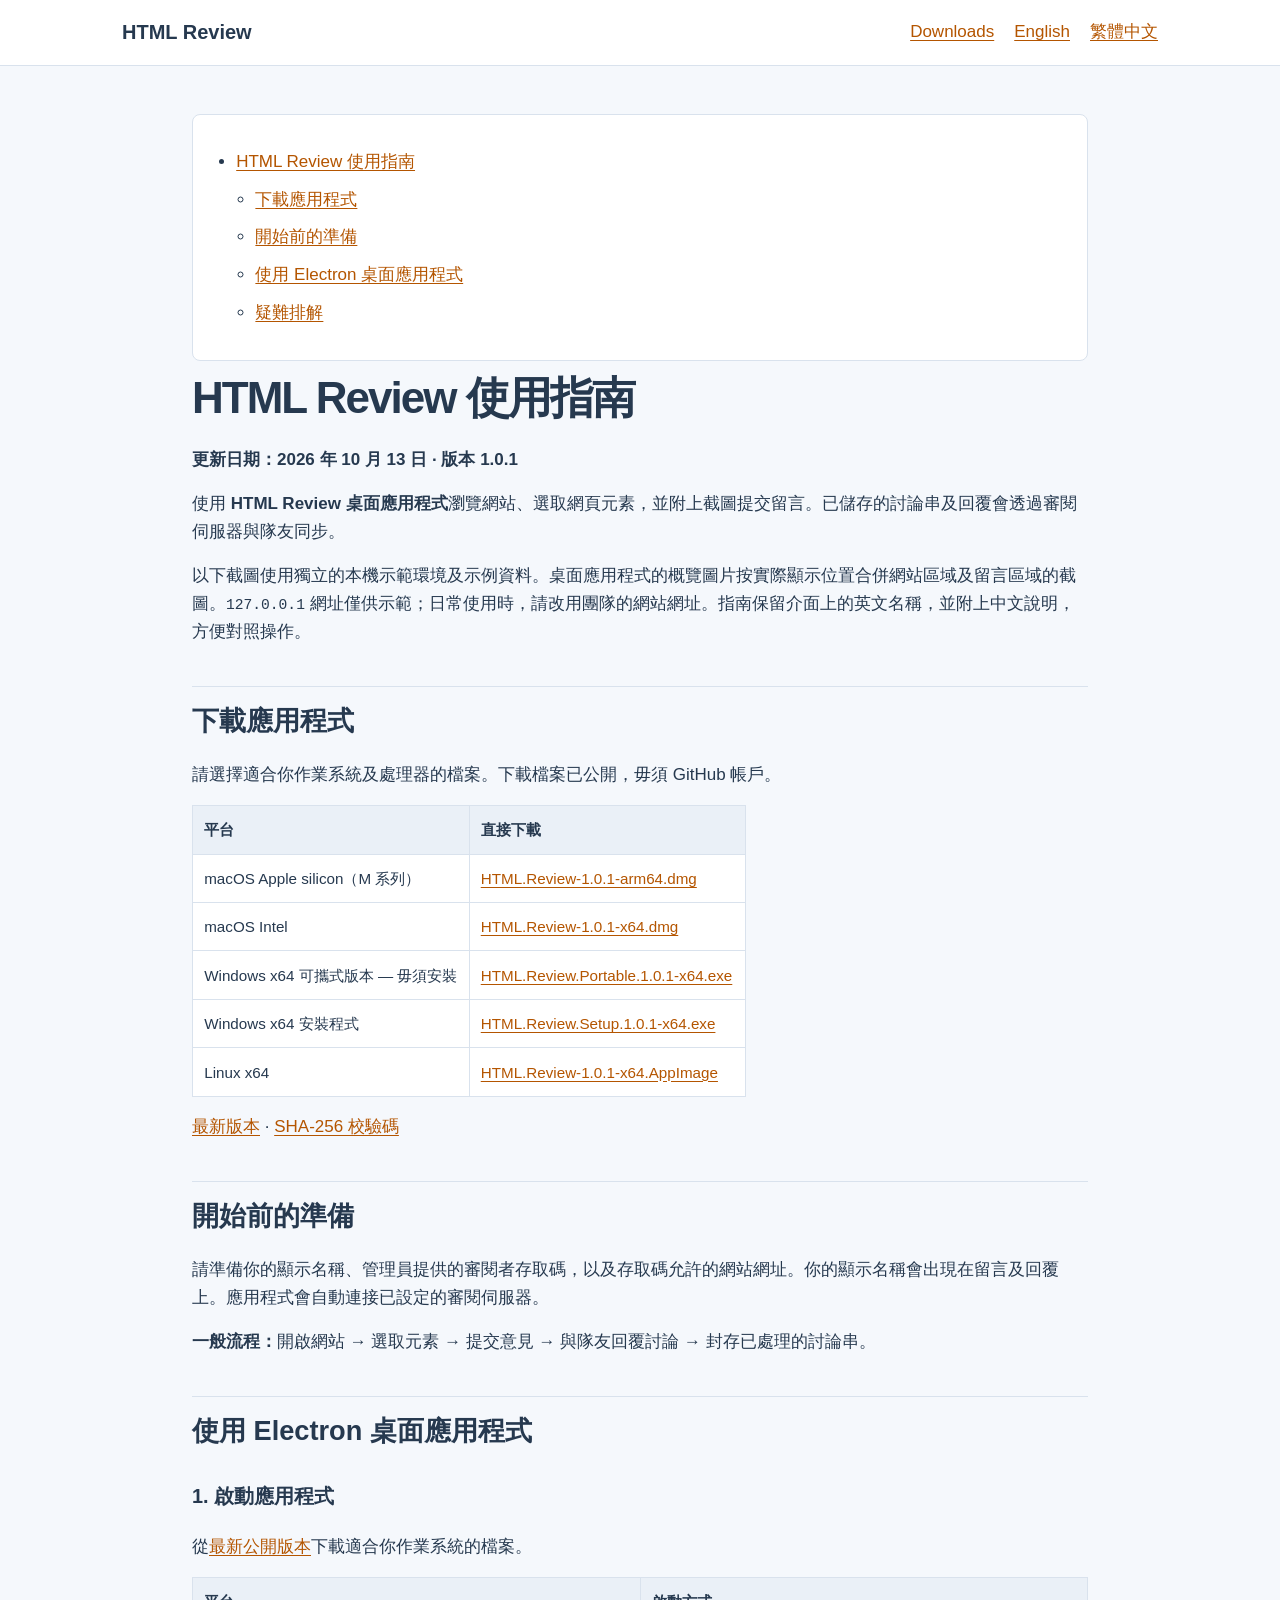
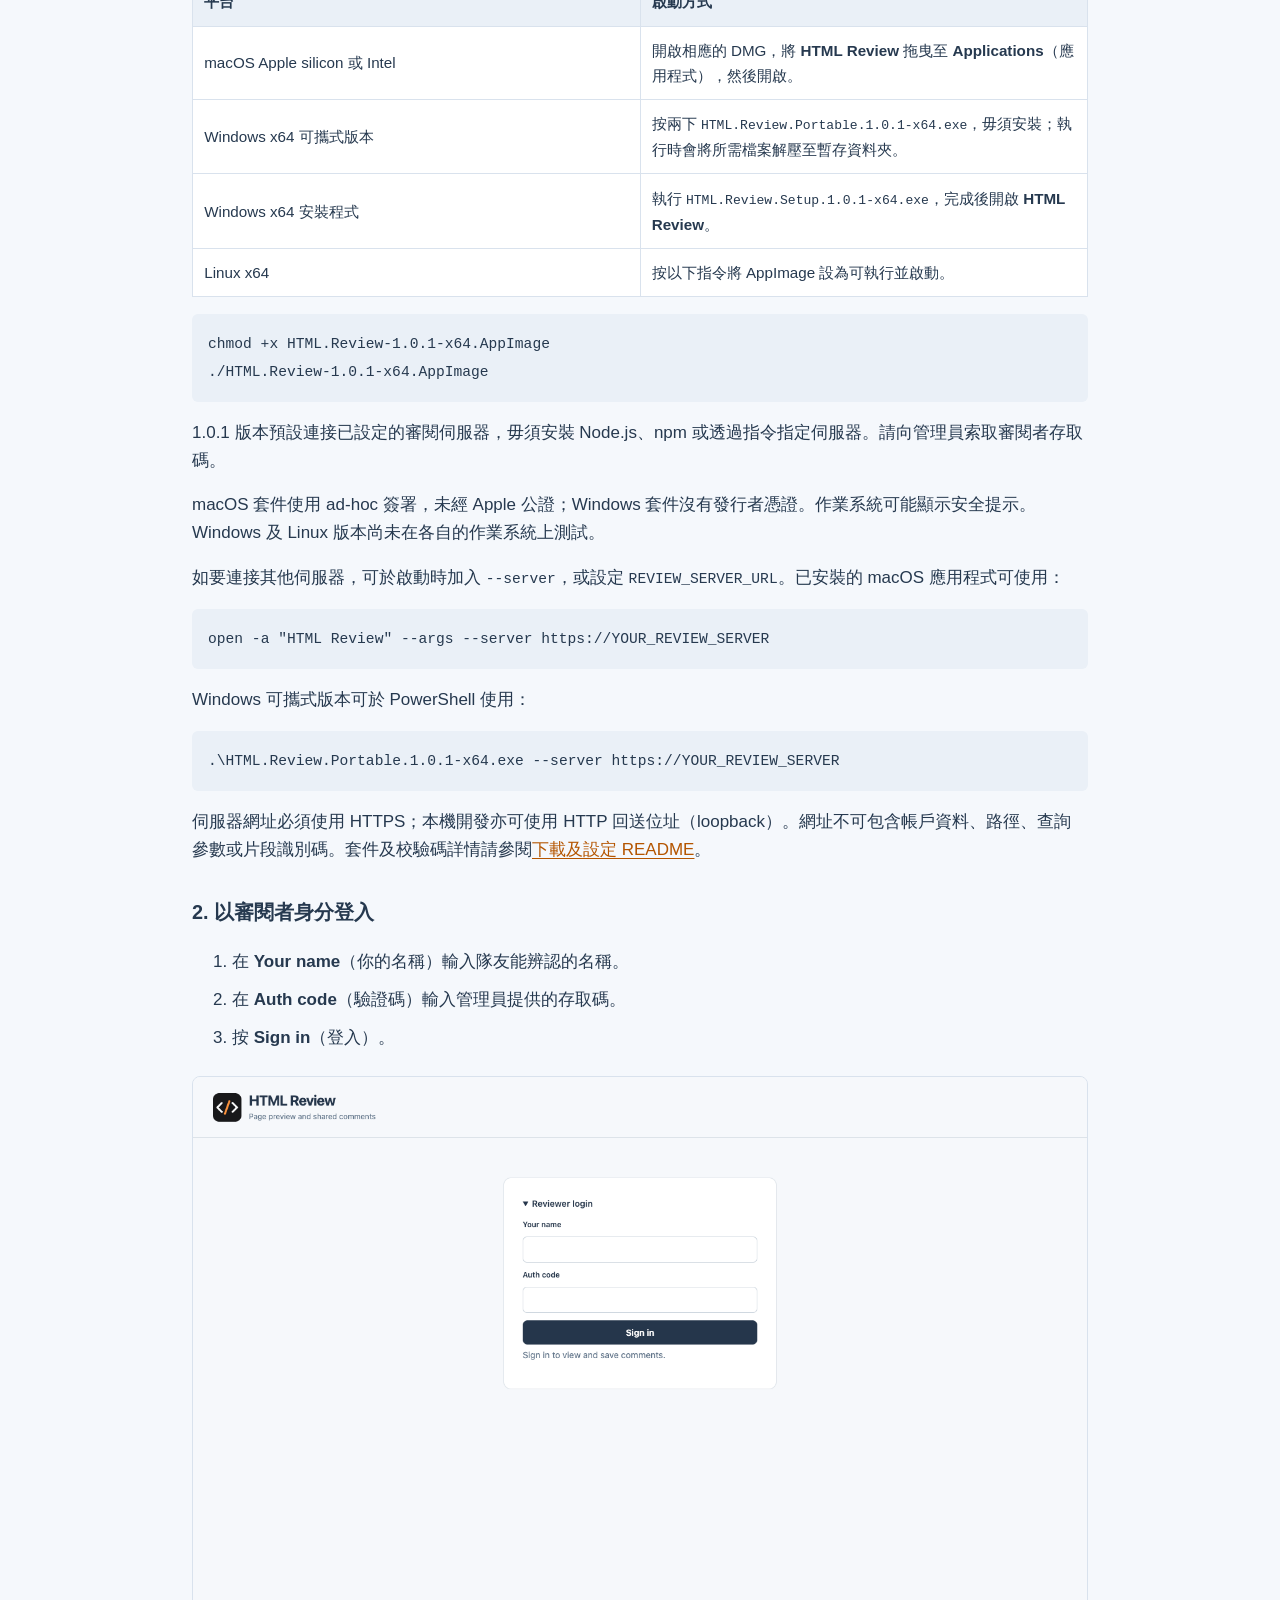
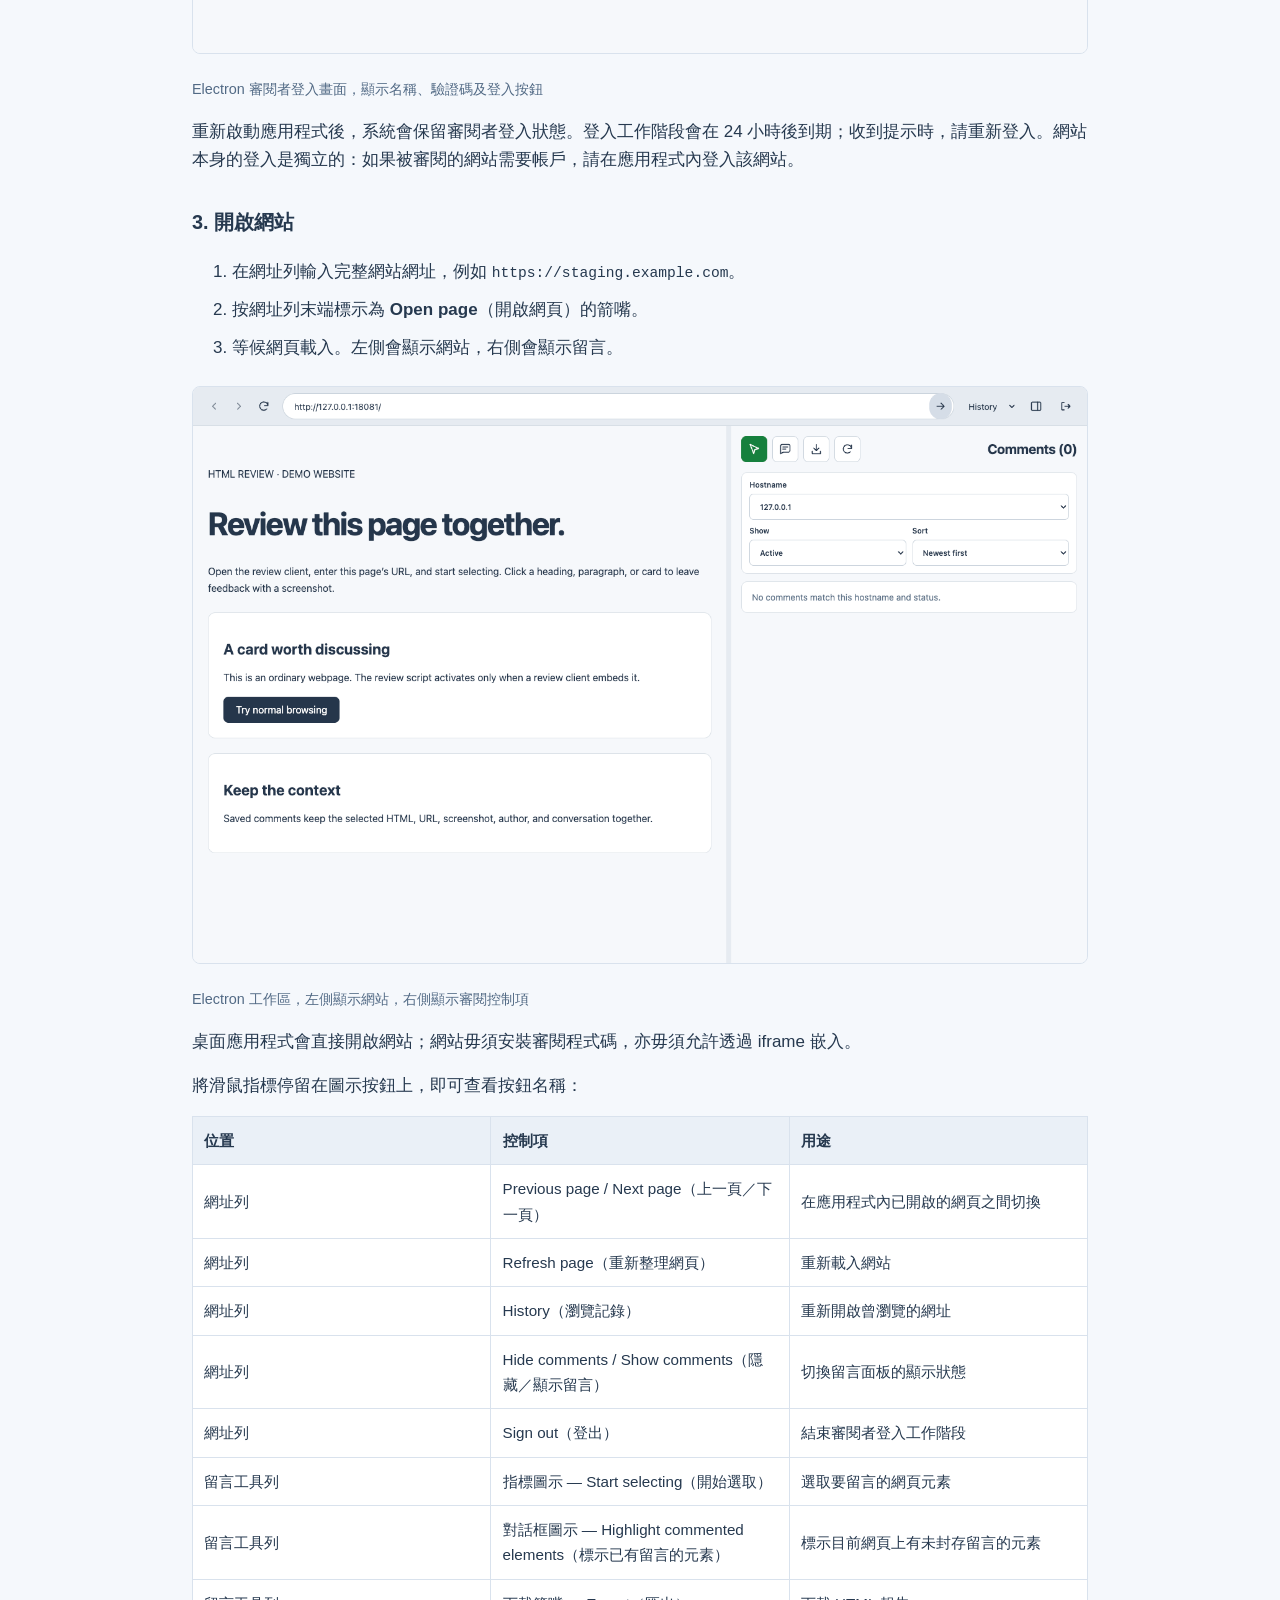
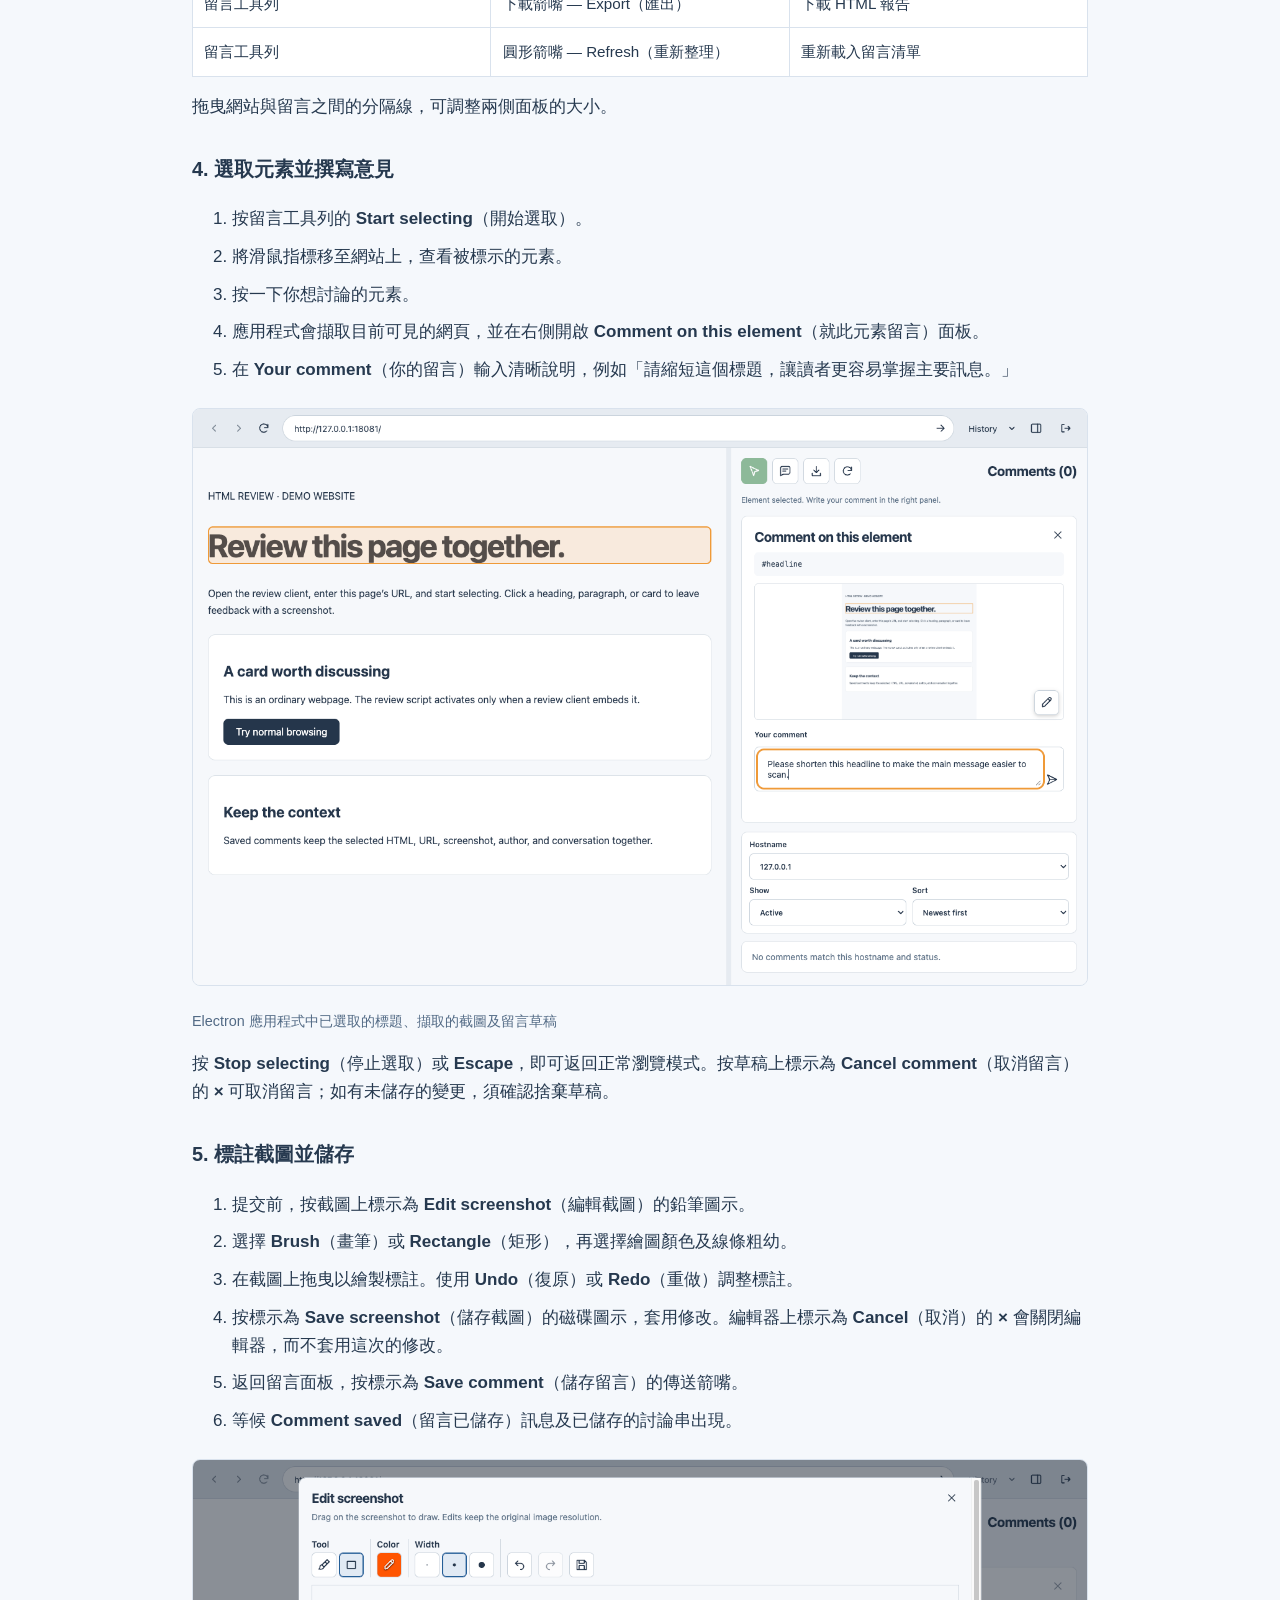
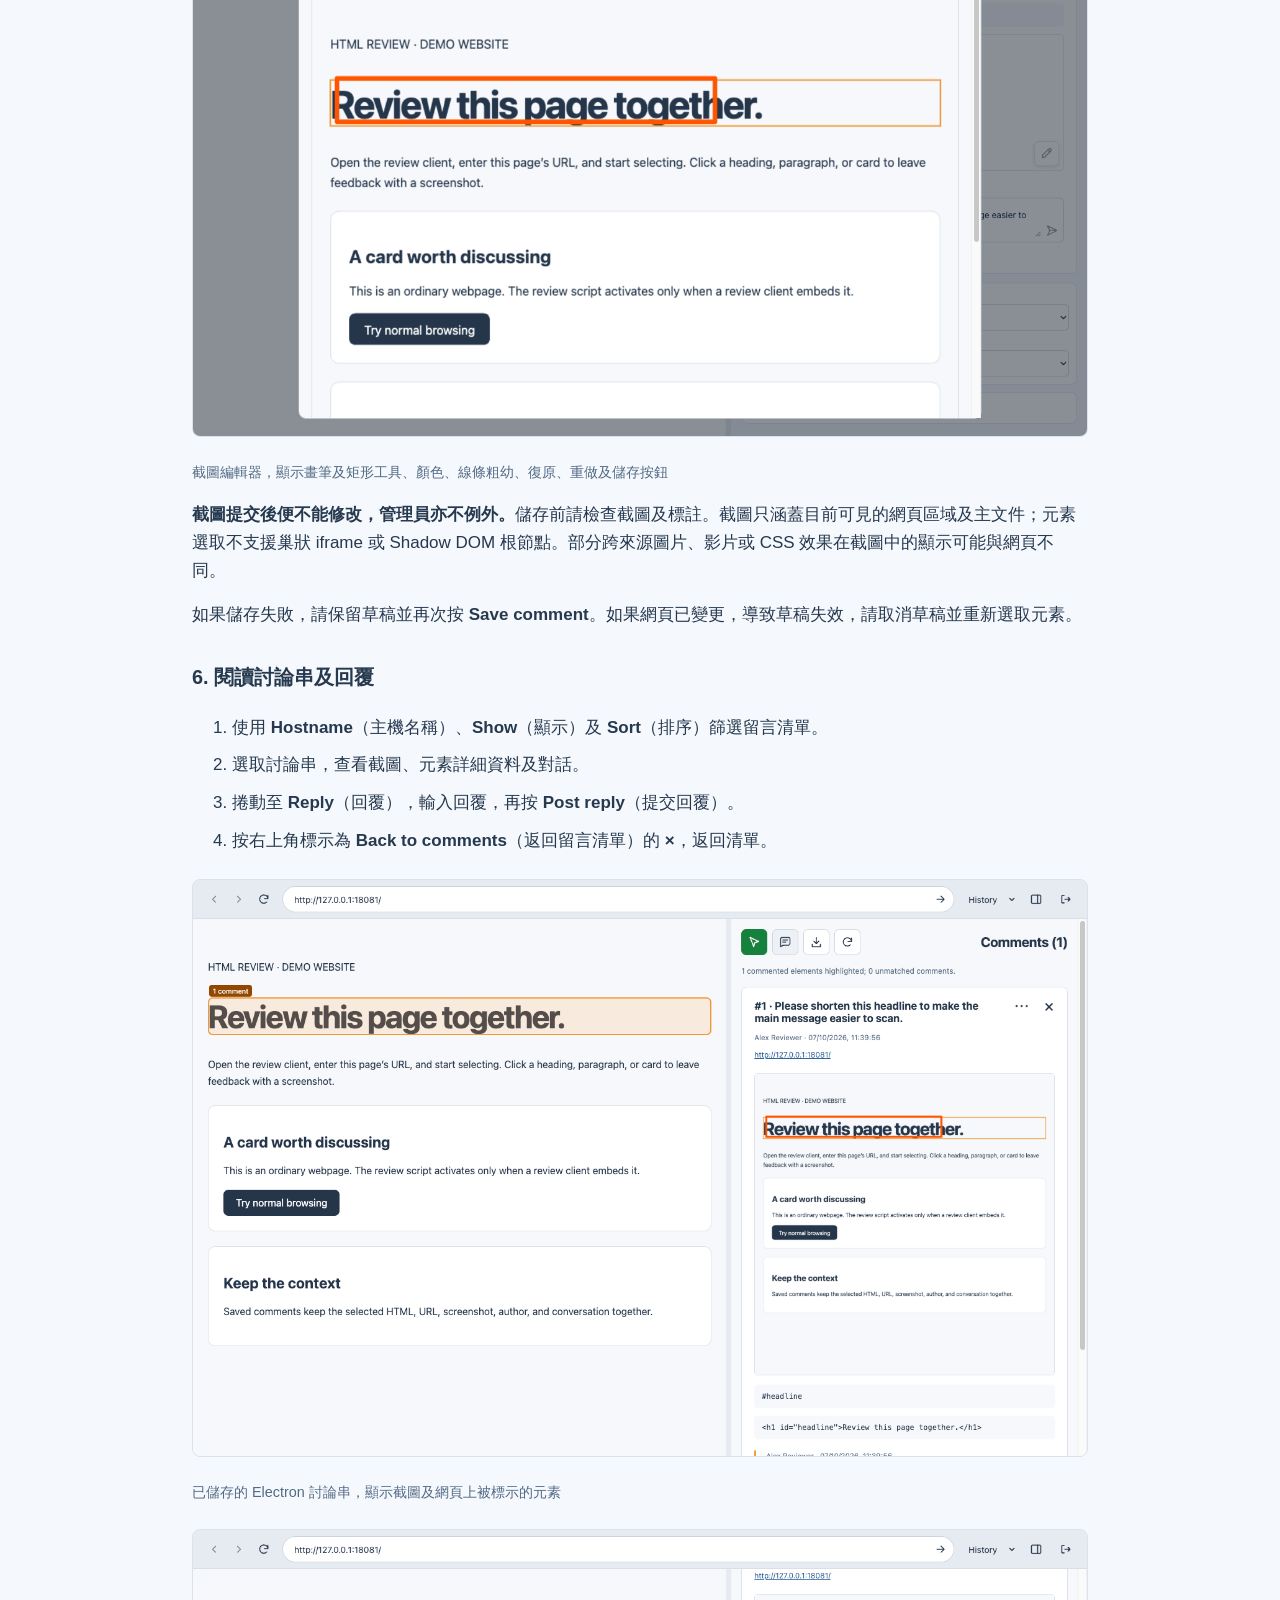
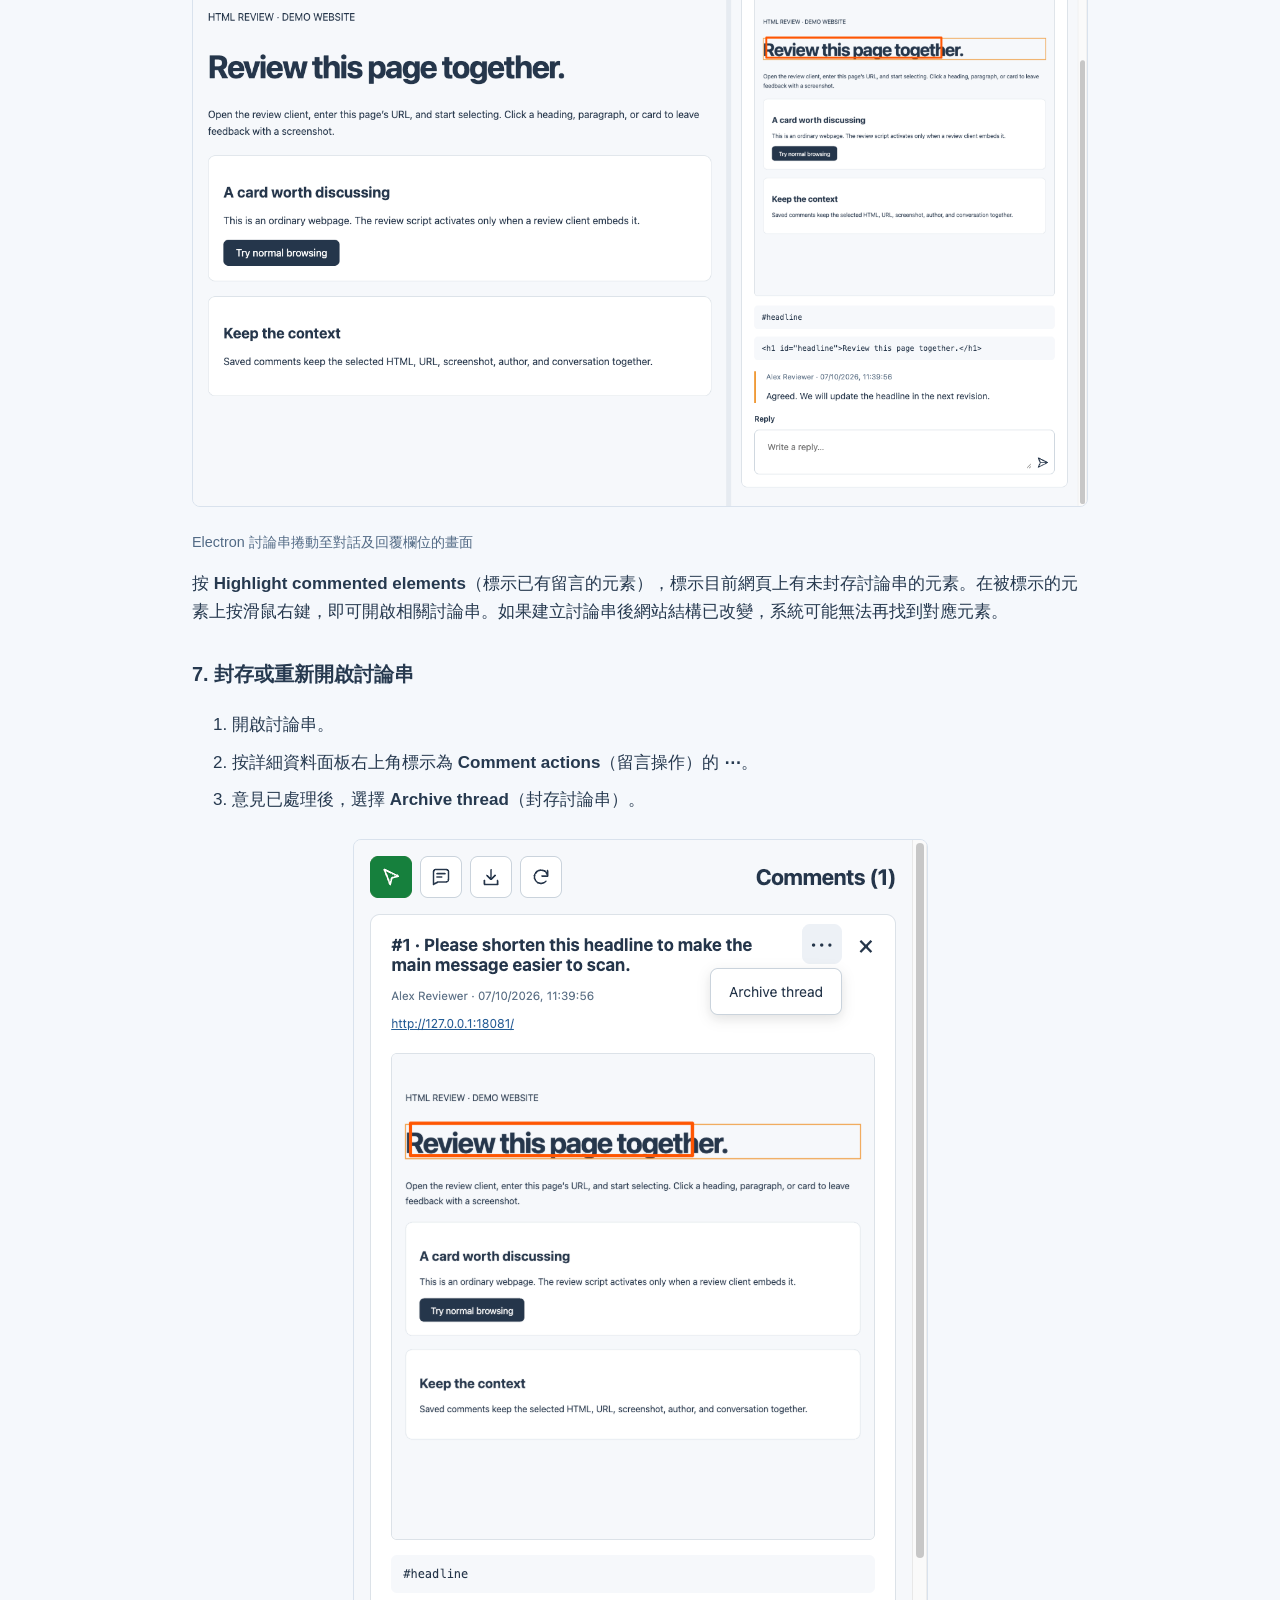
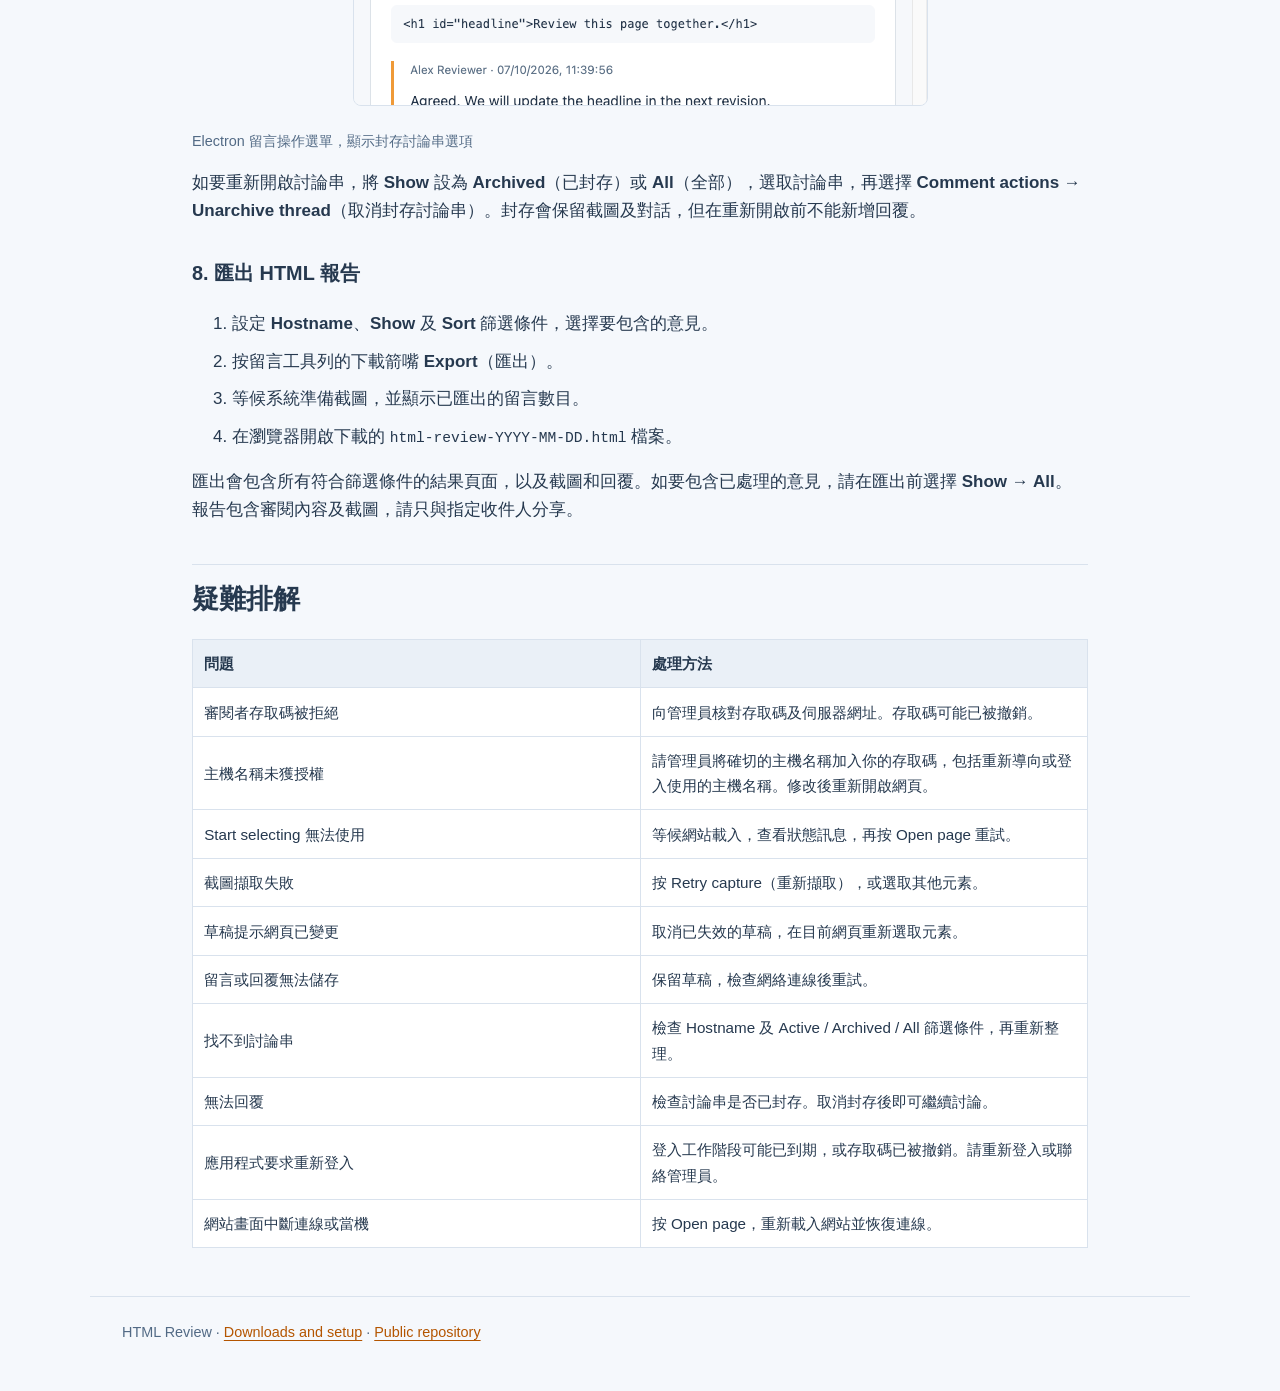
==== commit 2938a3fb: "Focus public docs on end users and include all platform download links" ====
--- a/docs/wiki/User-Guide-zh-HK.html
+++ b/docs/wiki/User-Guide-zh-HK.html
@@ -9,17 +9,14 @@
 </head>
 <body>
 <a class="skip" href="#main">Skip to content</a>
-<header class="topbar"><div class="topbar-inner"><a class="brand" href="../../index.html">HTML Review</a><nav aria-label="Guide navigation"><a href="../../index.html#downloads">Downloads</a><a href="User-Guide.html" lang="en">English</a><a href="User-Guide-zh-HK.html" lang="zh-HK">繁體中文</a><a href="https://html-review-206149277907.asia-east1.run.app/">Admin console</a></nav></div></header>
+<header class="topbar"><div class="topbar-inner"><a class="brand" href="../../index.html">HTML Review</a><nav aria-label="Guide navigation"><a href="../../index.html#downloads">Downloads</a><a href="User-Guide.html" lang="en">English</a><a href="User-Guide-zh-HK.html" lang="zh-HK">繁體中文</a></nav></div></header>
 <main class="guide" id="main">
 <nav id="TOC" aria-label="Table of contents"><ul>
 <li><a href="#html-review-使用指南" id="toc-html-review-使用指南">HTML
 Review 使用指南</a>
 <ul>
-<li><a href="#控制台及下載網址"
-id="toc-控制台及下載網址">控制台及下載網址</a></li>
+<li><a href="#下載應用程式" id="toc-下載應用程式">下載應用程式</a></li>
 <li><a href="#開始前的準備" id="toc-開始前的準備">開始前的準備</a></li>
-<li><a href="#使用管理員控制台"
-id="toc-使用管理員控制台">使用管理員控制台</a></li>
 <li><a href="#使用-electron-桌面應用程式"
 id="toc-使用-electron-桌面應用程式">使用 Electron 桌面應用程式</a></li>
 <li><a href="#疑難排解" id="toc-疑難排解">疑難排解</a></li>
@@ -27,12 +24,13 @@
 </ul></nav>
 <h1 id="html-review-使用指南">HTML Review 使用指南</h1>
 <p><strong>更新日期：2026 年 10 月 13 日 · 版本 1.0.1</strong></p>
-<p>使用<strong>管理員控制台</strong>管理審閱者的存取權限及跟進意見。使用
-<strong>Electron
-桌面應用程式</strong>瀏覽網站、選取網頁元素，並附上截圖提交留言。兩者連接同一個審閱伺服器，因此已儲存的討論串及回覆會同步顯示。</p>
+<p>使用 <strong>HTML Review
+桌面應用程式</strong>瀏覽網站、選取網頁元素，並附上截圖提交留言。已儲存的討論串及回覆會透過審閱伺服器與隊友同步。</p>
 <p>以下截圖使用獨立的本機示範環境及示例資料。桌面應用程式的概覽圖片按實際顯示位置合併網站區域及留言區域的截圖。<code>127.0.0.1</code>
-網址僅供示範；日常使用時，請改用團隊的伺服器及網站網址。指南保留介面上的英文名稱，並附上中文說明，方便對照操作。</p>
-<h2 id="控制台及下載網址">控制台及下載網址</h2>
+網址僅供示範；日常使用時，請改用團隊的網站網址。指南保留介面上的英文名稱，並附上中文說明，方便對照操作。</p>
+<h2 id="下載應用程式">下載應用程式</h2>
+<p>請選擇適合你作業系統及處理器的檔案。下載檔案已公開，毋須 GitHub
+帳戶。</p>
 <table>
 <colgroup>
 <col style="width: 50%" />
@@ -40,185 +38,47 @@
 </colgroup>
 <thead>
 <tr>
-<th>資源</th>
-<th>網址</th>
+<th>平台</th>
+<th>直接下載</th>
 </tr>
 </thead>
 <tbody>
 <tr>
-<td>管理員控制台</td>
-<td><a
-href="https://html-review-206149277907.asia-east1.run.app/">https://html-review-206149277907.asia-east1.run.app/</a></td>
-</tr>
-<tr>
-<td>Electron 桌面應用程式 — macOS Apple silicon，v1.0.1 DMG</td>
-<td><a
-href="https://github.com/devtalkbox/tbproducts-html-review-release/releases/download/v1.0.1/HTML.Review-1.0.1-arm64.dmg">https://github.com/devtalkbox/tbproducts-html-review-release/releases/download/v1.0.1/HTML.Review-1.0.1-arm64.dmg</a></td>
-</tr>
-<tr>
-<td>最新版本及可用下載檔案</td>
-<td><a
-href="https://github.com/devtalkbox/tbproducts-html-review-release/releases/latest">https://github.com/devtalkbox/tbproducts-html-review-release/releases/latest</a></td>
+<td>macOS Apple silicon（M 系列）</td>
+<td><a
+href="https://github.com/devtalkbox/tbproducts-html-review-release/releases/download/v1.0.1/HTML.Review-1.0.1-arm64.dmg">HTML.Review-1.0.1-arm64.dmg</a></td>
+</tr>
+<tr>
+<td>macOS Intel</td>
+<td><a
+href="https://github.com/devtalkbox/tbproducts-html-review-release/releases/download/v1.0.1/HTML.Review-1.0.1-x64.dmg">HTML.Review-1.0.1-x64.dmg</a></td>
+</tr>
+<tr>
+<td>Windows x64 可攜式版本 — 毋須安裝</td>
+<td><a
+href="https://github.com/devtalkbox/tbproducts-html-review-release/releases/download/v1.0.1/HTML.Review.Portable.1.0.1-x64.exe">HTML.Review.Portable.1.0.1-x64.exe</a></td>
+</tr>
+<tr>
+<td>Windows x64 安裝程式</td>
+<td><a
+href="https://github.com/devtalkbox/tbproducts-html-review-release/releases/download/v1.0.1/HTML.Review.Setup.1.0.1-x64.exe">HTML.Review.Setup.1.0.1-x64.exe</a></td>
+</tr>
+<tr>
+<td>Linux x64</td>
+<td><a
+href="https://github.com/devtalkbox/tbproducts-html-review-release/releases/download/v1.0.1/HTML.Review-1.0.1-x64.AppImage">HTML.Review-1.0.1-x64.AppImage</a></td>
 </tr>
 </tbody>
 </table>
-<p>下載檔案已公開，毋須 GitHub 帳戶。上述 DMG 適用於配備 Apple
-silicon（M 系列晶片）的 Mac；最新版本亦提供 Intel Mac、Windows 及 Linux
-下載檔案。</p>
+<p><a
+href="https://github.com/devtalkbox/tbproducts-html-review-release/releases/latest">最新版本</a>
+· <a
+href="https://github.com/devtalkbox/tbproducts-html-review-release/releases/download/v1.0.1/SHA256SUMS.txt">SHA-256
+校驗碼</a></p>
 <h2 id="開始前的準備">開始前的準備</h2>
-<table>
-<colgroup>
-<col style="width: 33%" />
-<col style="width: 33%" />
-<col style="width: 33%" />
-</colgroup>
-<thead>
-<tr>
-<th>所需資料</th>
-<th>管理員控制台</th>
-<th>Electron 應用程式</th>
-</tr>
-</thead>
-<tbody>
-<tr>
-<td>審閱伺服器</td>
-<td>團隊的審閱伺服器網址</td>
-<td>同一個審閱伺服器網址</td>
-</tr>
-<tr>
-<td>登入資料</td>
-<td>管理員用戶名稱及密碼</td>
-<td>你的顯示名稱及審閱者存取碼</td>
-</tr>
-<tr>
-<td>網站存取權限</td>
-<td>管理員可查看所有共用討論串</td>
-<td>存取碼必須允許該網站的主機名稱</td>
-</tr>
-</tbody>
-</table>
-<p>已部署的控制台位於 <a
-href="https://html-review-206149277907.asia-east1.run.app/">HTML
-Review</a>。請向管理員索取登入資料或存取碼。你的顯示名稱會出現在留言及回覆上。</p>
-<p><strong>一般流程：</strong>管理員建立存取碼 →
-審閱者開啟網站並提交意見 → 團隊回覆 → 問題解決後封存討論串。</p>
-<h2 id="使用管理員控制台">使用管理員控制台</h2>
-<h3 id="登入">1. 登入</h3>
-<ol type="1">
-<li>在瀏覽器開啟審閱伺服器網址。</li>
-<li>輸入 <strong>Username</strong>（用戶名稱）及
-<strong>Password</strong>（密碼）。</li>
-<li>按 <strong>Log in</strong>（登入）。控制台會開啟
-<strong>Reviews</strong>（審閱）頁面。</li>
-</ol>
-<figure>
-<img src="images/console-login.png"
-alt="管理員控制台登入畫面，顯示用戶名稱及密碼欄位" />
-<figcaption
-aria-hidden="true">管理員控制台登入畫面，顯示用戶名稱及密碼欄位</figcaption>
-</figure>
-<p>管理員登入資料與審閱者存取碼是分開的。完成操作後，按右上角的
-<strong>Log out</strong>（登出）。</p>
-<h3 id="建立審閱者存取碼">2. 建立審閱者存取碼</h3>
-<ol type="1">
-<li>選擇 <strong>Access codes</strong>（存取碼）。</li>
-<li>在 <strong>Code label</strong>（存取碼標籤）輸入名稱，例如
-<code>Website review team</code>（網站審閱團隊）。</li>
-<li>在 <strong>Allowed
-hostnames</strong>（允許的主機名稱）逐一輸入主機名稱，然後按
-<strong>Enter</strong>；亦可用逗號分隔多個主機名稱。</li>
-<li>按 <strong>Create
-code</strong>（建立存取碼），產生六位數字存取碼。</li>
-<li>按 <strong>Show
-code</strong>（顯示存取碼），私下將存取碼分享給審閱者，再按 <strong>Hide
-code</strong>（隱藏存取碼）。<strong>Dismiss</strong>（關閉）會關閉新存取碼面板；存取碼仍會保留在
-<strong>Existing codes</strong>（現有存取碼）下。</li>
-</ol>
-<figure>
-<img src="images/console-access-codes.png"
-alt="存取碼頁面，顯示建立表格、主機名稱標籤及已隱藏的存取碼" />
-<figcaption
-aria-hidden="true">存取碼頁面，顯示建立表格、主機名稱標籤及已隱藏的存取碼</figcaption>
-</figure>
-<p>輸入主機名稱時，不要包含通訊協定（如
-<code>https://</code>）、連接埠或路徑：</p>
-<table>
-<colgroup>
-<col style="width: 50%" />
-<col style="width: 50%" />
-</colgroup>
-<thead>
-<tr>
-<th>規則</th>
-<th>允許的範圍</th>
-</tr>
-</thead>
-<tbody>
-<tr>
-<td><code>example.com</code></td>
-<td>只允許 <code>example.com</code></td>
-</tr>
-<tr>
-<td><code>*.example.com</code></td>
-<td>允許 <code>www.example.com</code>、<code>staging.example.com</code>
-等子網域；不包括 <code>example.com</code> 本身</td>
-</tr>
-<tr>
-<td><code>example.com, *.example.com</code></td>
-<td>允許主網域及其子網域</td>
-</tr>
-</tbody>
-</table>
-<p>規則不會區分連接埠。請加入網站重新導向後使用的主機名稱；如網站使用獨立登入主機名稱，亦須按需要加入。</p>
-<p>管理現有存取碼：</p>
-<ul>
-<li>修改標籤或主機名稱標籤後，按 <strong>Save
-changes</strong>（儲存變更）。按主機名稱標籤上的 <strong>×</strong>
-可移除該主機名稱。</li>
-<li>按 <strong>Show code</strong> 或 <strong>Hide
-code</strong>，顯示或隱藏存取碼。</li>
-<li><strong>Revoke
-code</strong>（撤銷存取碼）會取消使用該存取碼的審閱者的存取權限，包括已登入的工作階段。</li>
-<li><strong>Resume
-code</strong>（恢復存取碼）可重新啟用已撤銷的存取碼。</li>
-<li>已撤銷的存取碼會提供 <strong>Delete
-code</strong>（刪除存取碼）選項；確認後會永久刪除。</li>
-</ul>
-<p>如果舊存取碼要求輸入原有值，請輸入一次原有存取碼，再按 <strong>Show
-code</strong>，以恢復顯示／隱藏功能。如果無人知道原有存取碼，請建立新的存取碼作替代。</p>
-<h3 id="搜尋及閱讀意見">3. 搜尋及閱讀意見</h3>
-<ol type="1">
-<li>選擇 <strong>Reviews</strong>（審閱）。</li>
-<li>在 <strong>Hostname</strong>（主機名稱）選擇網站，或保留 <strong>All
-hostnames</strong>（所有主機名稱）。</li>
-<li>在 <strong>Status</strong>（狀態）選擇
-<strong>Active</strong>（未封存）、<strong>Archived</strong>（已封存）或
-<strong>All</strong>（全部）。</li>
-<li>在 <strong>Sort</strong>（排序）選擇 <strong>Newest
-first</strong>（最新優先）、<strong>Oldest first</strong>（最舊優先）或
-<strong>Recent activity</strong>（最近有更新）。</li>
-<li>選取討論串表格中的一行，在右側開啟詳細資料。</li>
-</ol>
-<figure>
-<img src="images/console-review-thread.png"
-alt="審閱頁面，顯示篩選器、討論串表格及所選討論串的截圖" />
-<figcaption
-aria-hidden="true">審閱頁面，顯示篩選器、討論串表格及所選討論串的截圖</figcaption>
-</figure>
-<p>每個討論串均包含編號、留言、作者、網站網址、截圖、所選元素的詳細資料及回覆。按
-<strong>Refresh</strong>（重新整理）查看最新意見，並使用
-<strong>Previous</strong>（上一頁）／<strong>Next</strong>（下一頁）瀏覽結果頁面。</p>
-<h3 id="回覆及封存">4. 回覆及封存</h3>
-<ol type="1">
-<li>開啟一個未封存的討論串。</li>
-<li>向下捲動詳細資料，找到 <strong>Reply</strong>（回覆）欄位。</li>
-<li>輸入回覆，然後按標示為 <strong>Post
-reply</strong>（提交回覆）的傳送箭嘴。</li>
-<li>問題解決後，按 <strong>Archive thread</strong>（封存討論串）。</li>
-</ol>
-<p>已封存的討論串仍可在 <strong>Status → Archived</strong> 或
-<strong>All</strong> 下查看。選取已封存的討論串，按 <strong>Unarchive
-thread</strong>（取消封存討論串）即可重新開啟。討論串封存期間不能新增回覆。</p>
+<p>請準備你的顯示名稱、管理員提供的審閱者存取碼，以及存取碼允許的網站網址。你的顯示名稱會出現在留言及回覆上。應用程式會自動連接已設定的審閱伺服器。</p>
+<p><strong>一般流程：</strong>開啟網站 → 選取元素 → 提交意見 →
+與隊友回覆討論 → 封存已處理的討論串。</p>
 <h2 id="使用-electron-桌面應用程式">使用 Electron 桌面應用程式</h2>
 <h3 id="啟動應用程式">1. 啟動應用程式</h3>
 <p>從<a
@@ -258,10 +118,8 @@
 </table>
 <div class="sourceCode" id="cb1"><pre class="sourceCode sh"><code class="sourceCode bash"><span id="cb1-1"><a href="#cb1-1" aria-hidden="true" tabindex="-1"></a><span class="fu">chmod</span> +x HTML.Review-1.0.1-x64.AppImage</span>
 <span id="cb1-2"><a href="#cb1-2" aria-hidden="true" tabindex="-1"></a><span class="ex">./HTML.Review-1.0.1-x64.AppImage</span></span></code></pre></div>
-<p>1.0.1 版本預設連接<a
-href="https://html-review-206149277907.asia-east1.run.app/">已部署的審閱伺服器</a>，毋須安裝
-Node.js、npm
-或透過指令指定伺服器。請向管理員索取審閱者存取碼。應用程式與管理員控制台必須連接同一個伺服器。</p>
+<p>1.0.1 版本預設連接已設定的審閱伺服器，毋須安裝 Node.js、npm
+或透過指令指定伺服器。請向管理員索取審閱者存取碼。</p>
 <p>macOS 套件使用 ad-hoc 簽署，未經 Apple 公證；Windows
 套件沒有發行者憑證。作業系統可能顯示安全提示。Windows 及 Linux
 版本尚未在各自的作業系統上測試。</p>
@@ -485,10 +343,6 @@
 </thead>
 <tbody>
 <tr>
-<td>無法登入控制台</td>
-<td>向管理員核對伺服器網址、管理員用戶名稱及密碼。審閱者存取碼不能用作管理員登入。</td>
-</tr>
-<tr>
 <td>審閱者存取碼被拒絕</td>
 <td>向管理員核對存取碼及伺服器網址。存取碼可能已被撤銷。</td>
 </tr>
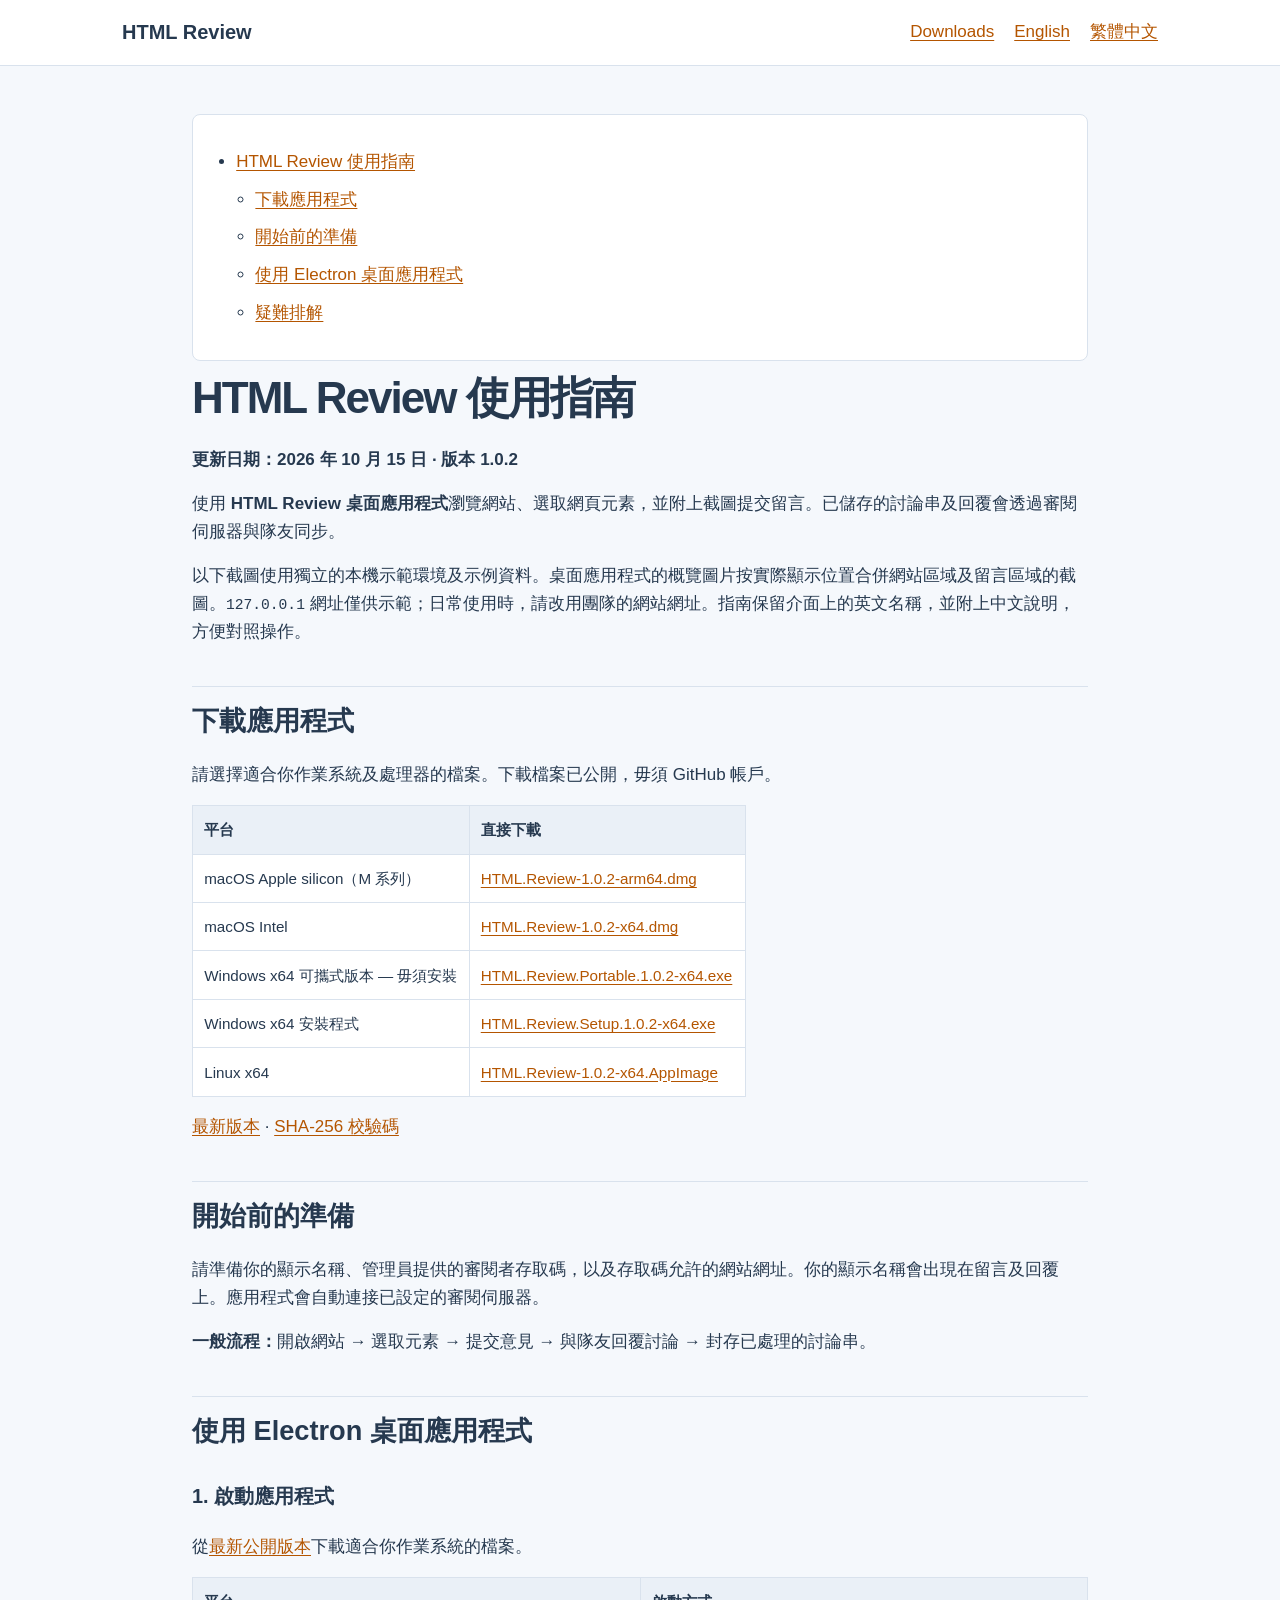
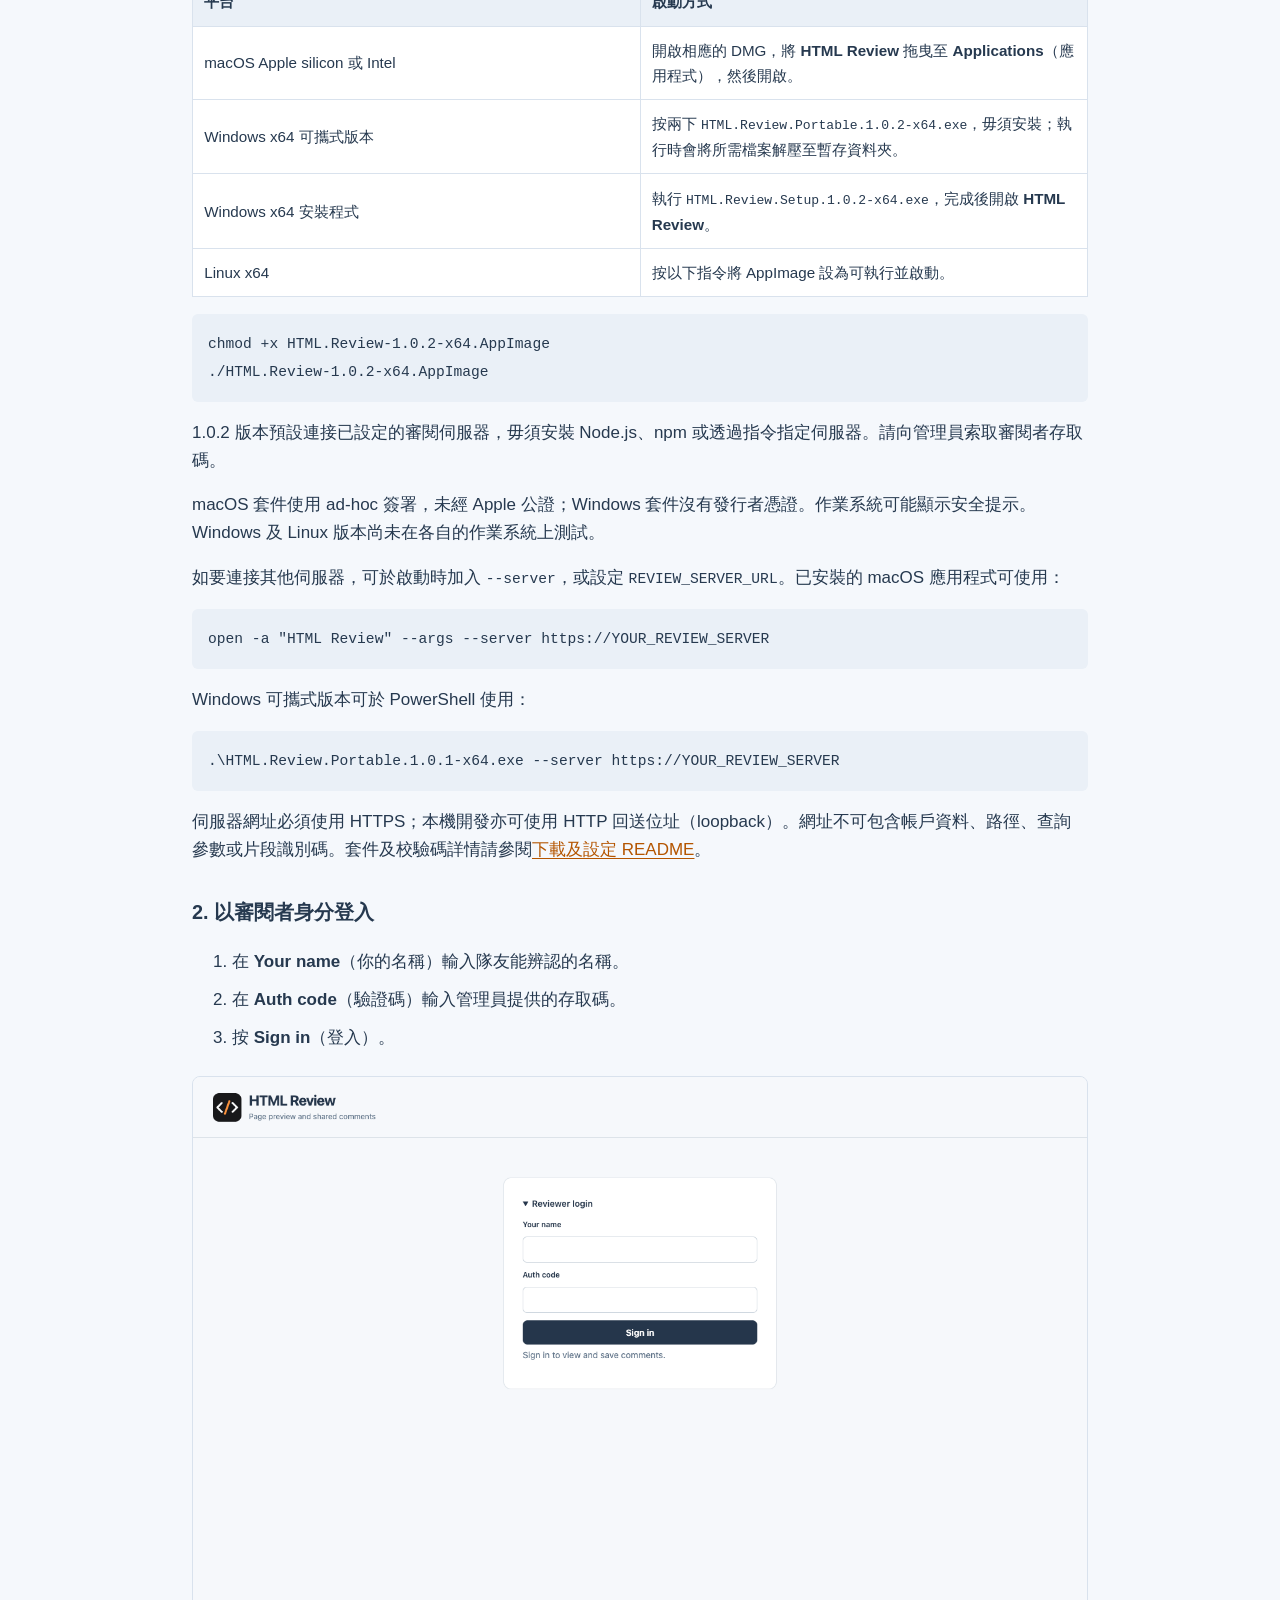
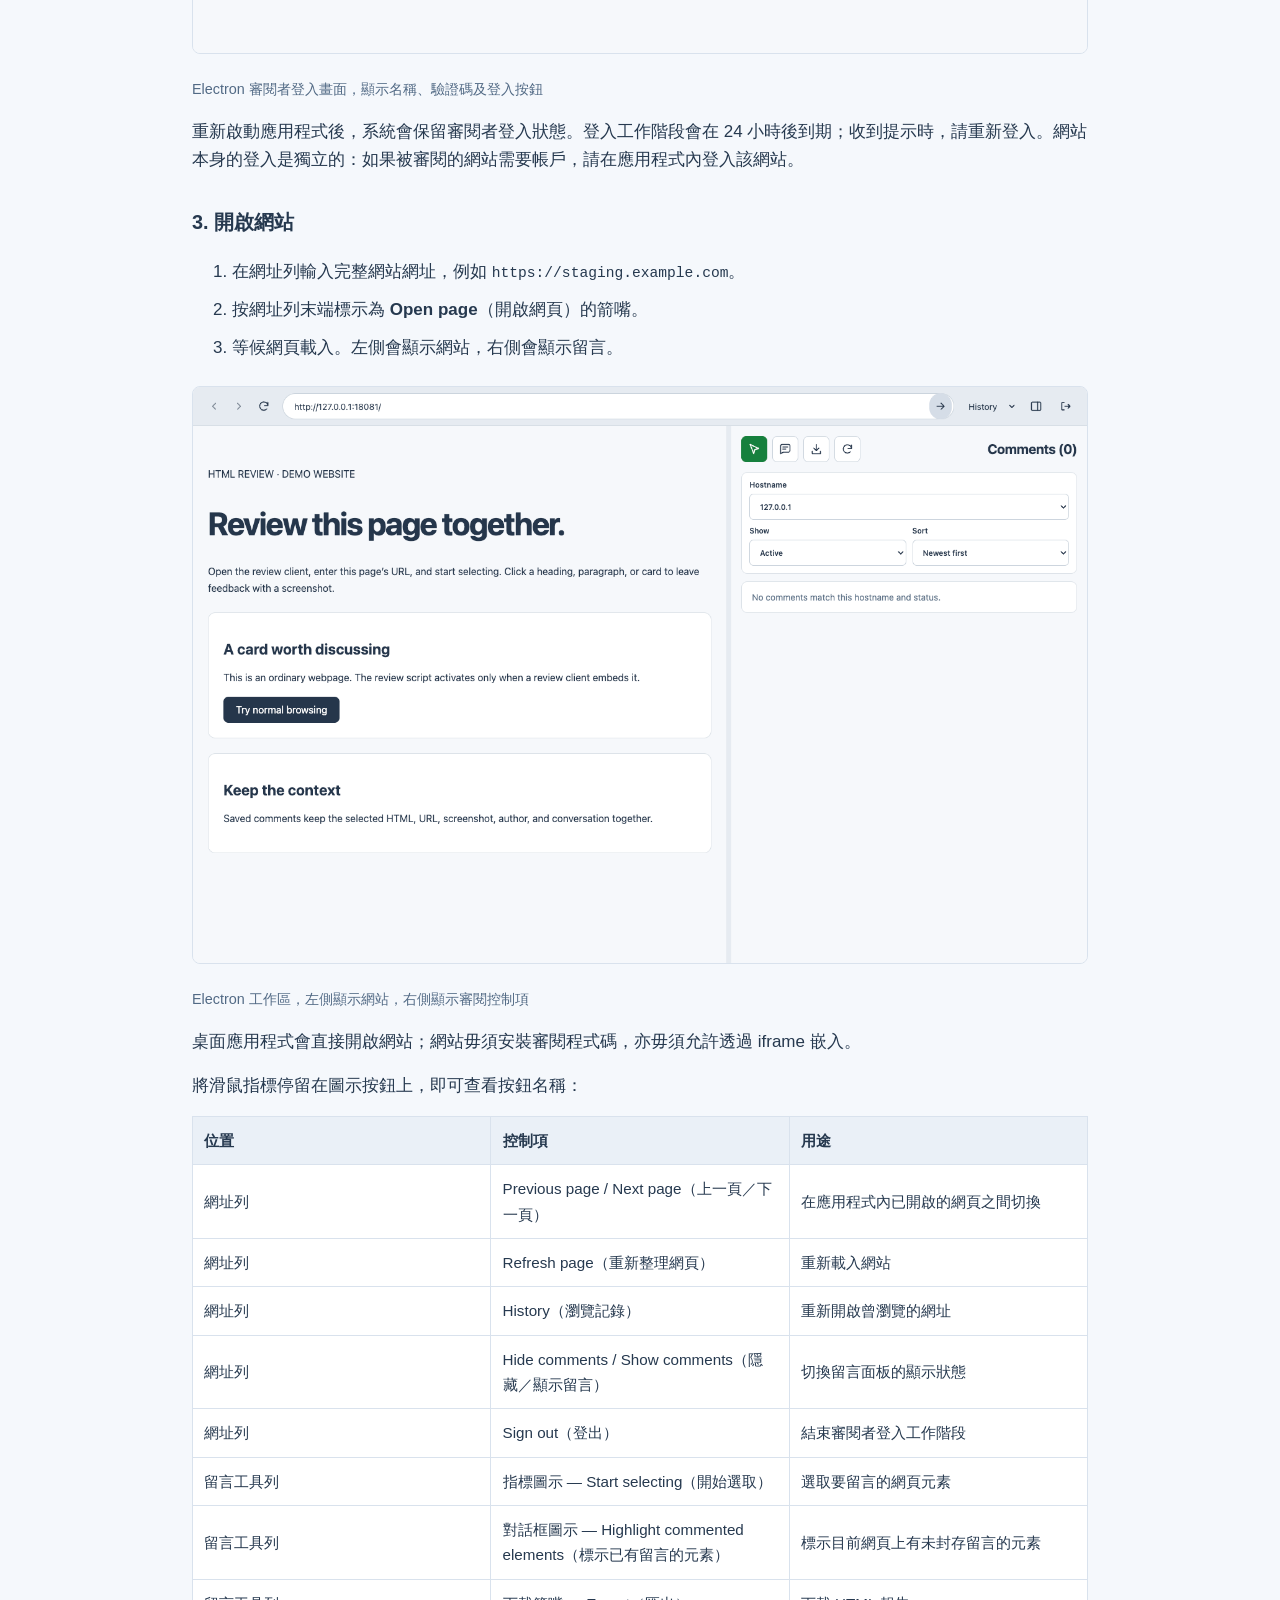
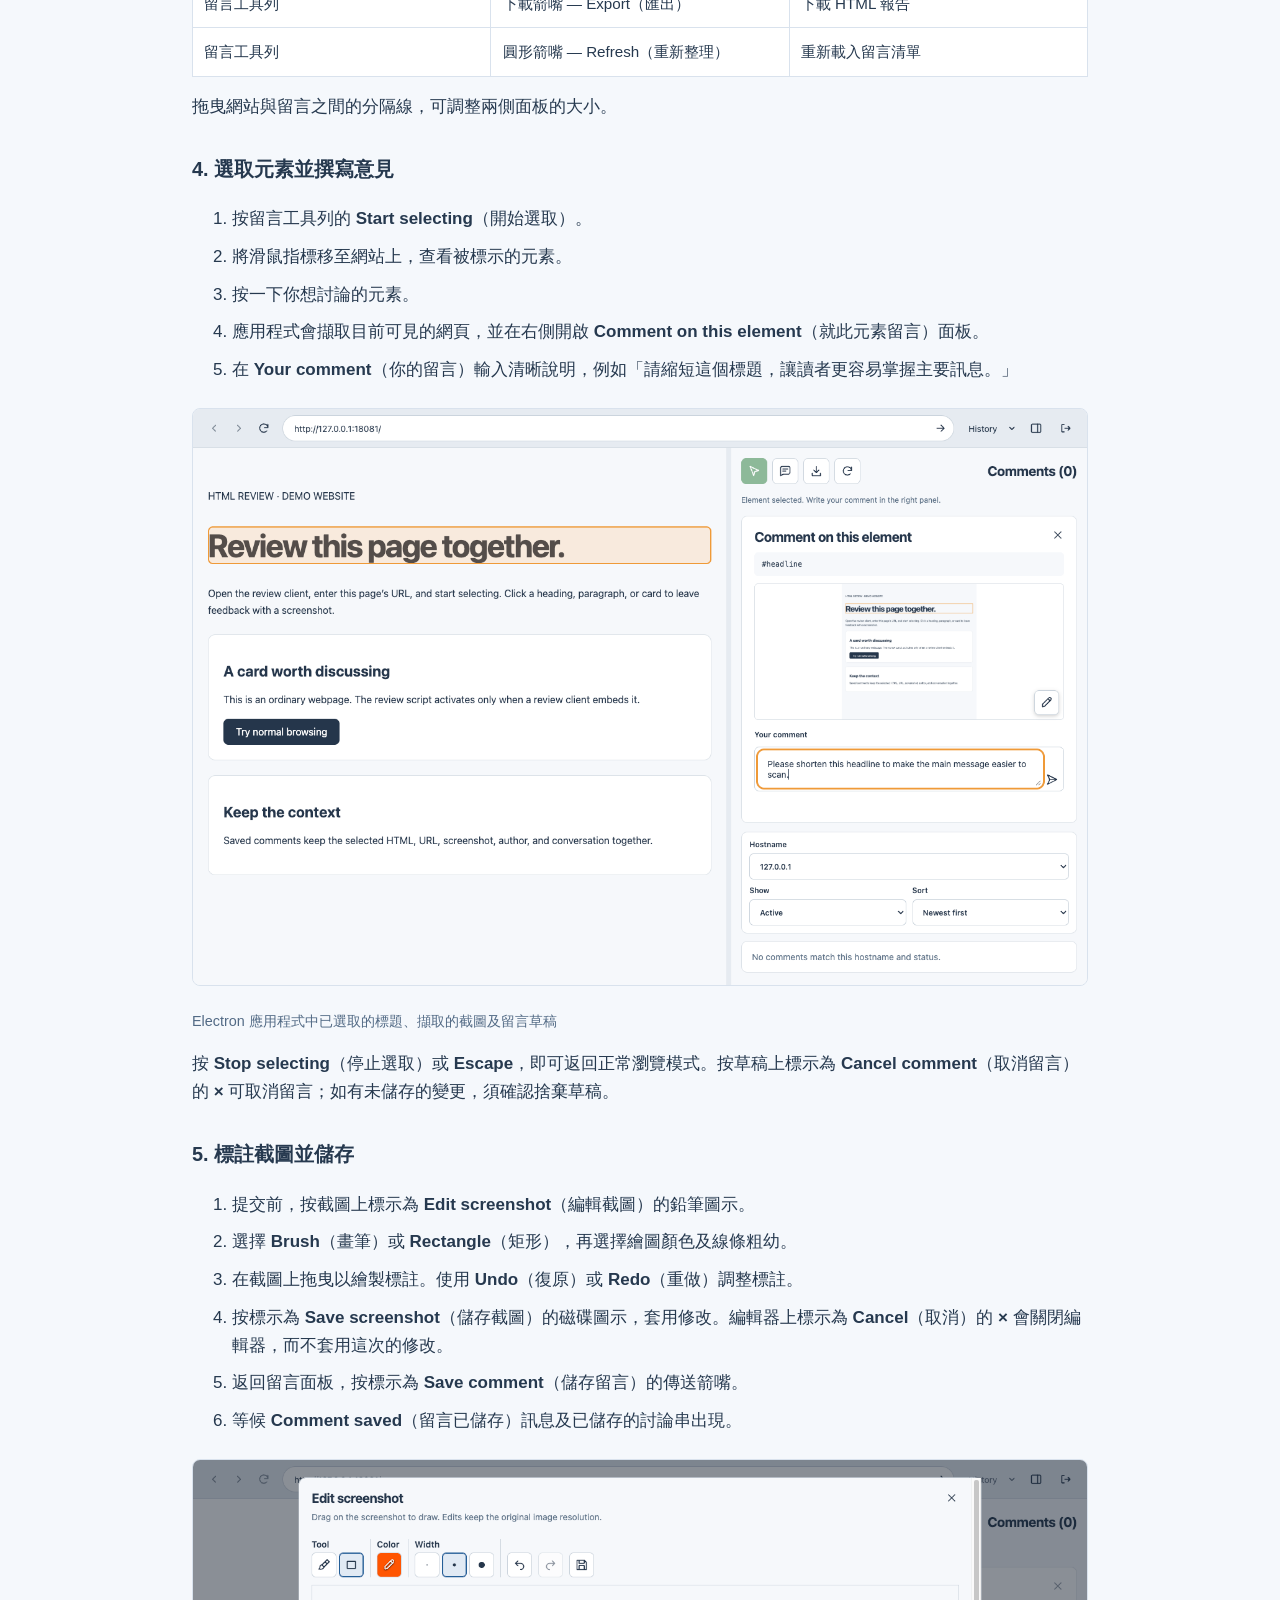
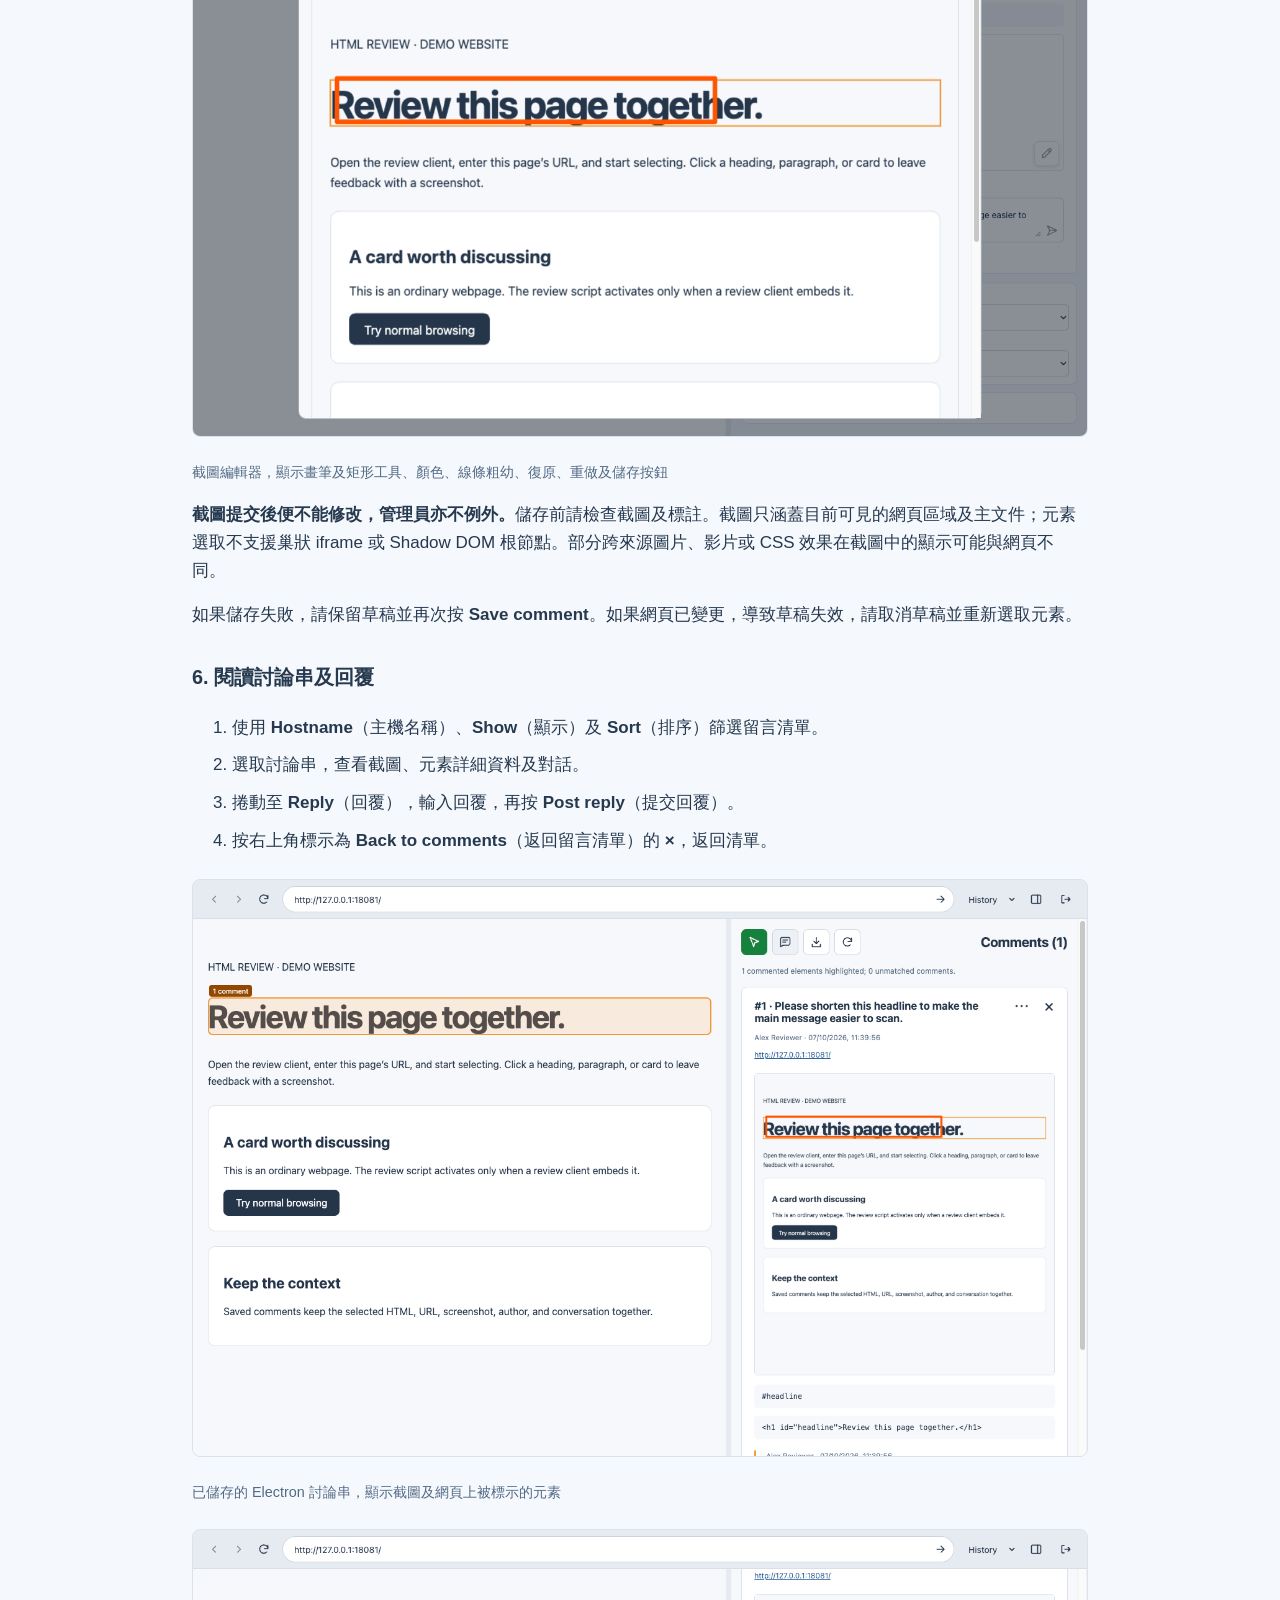
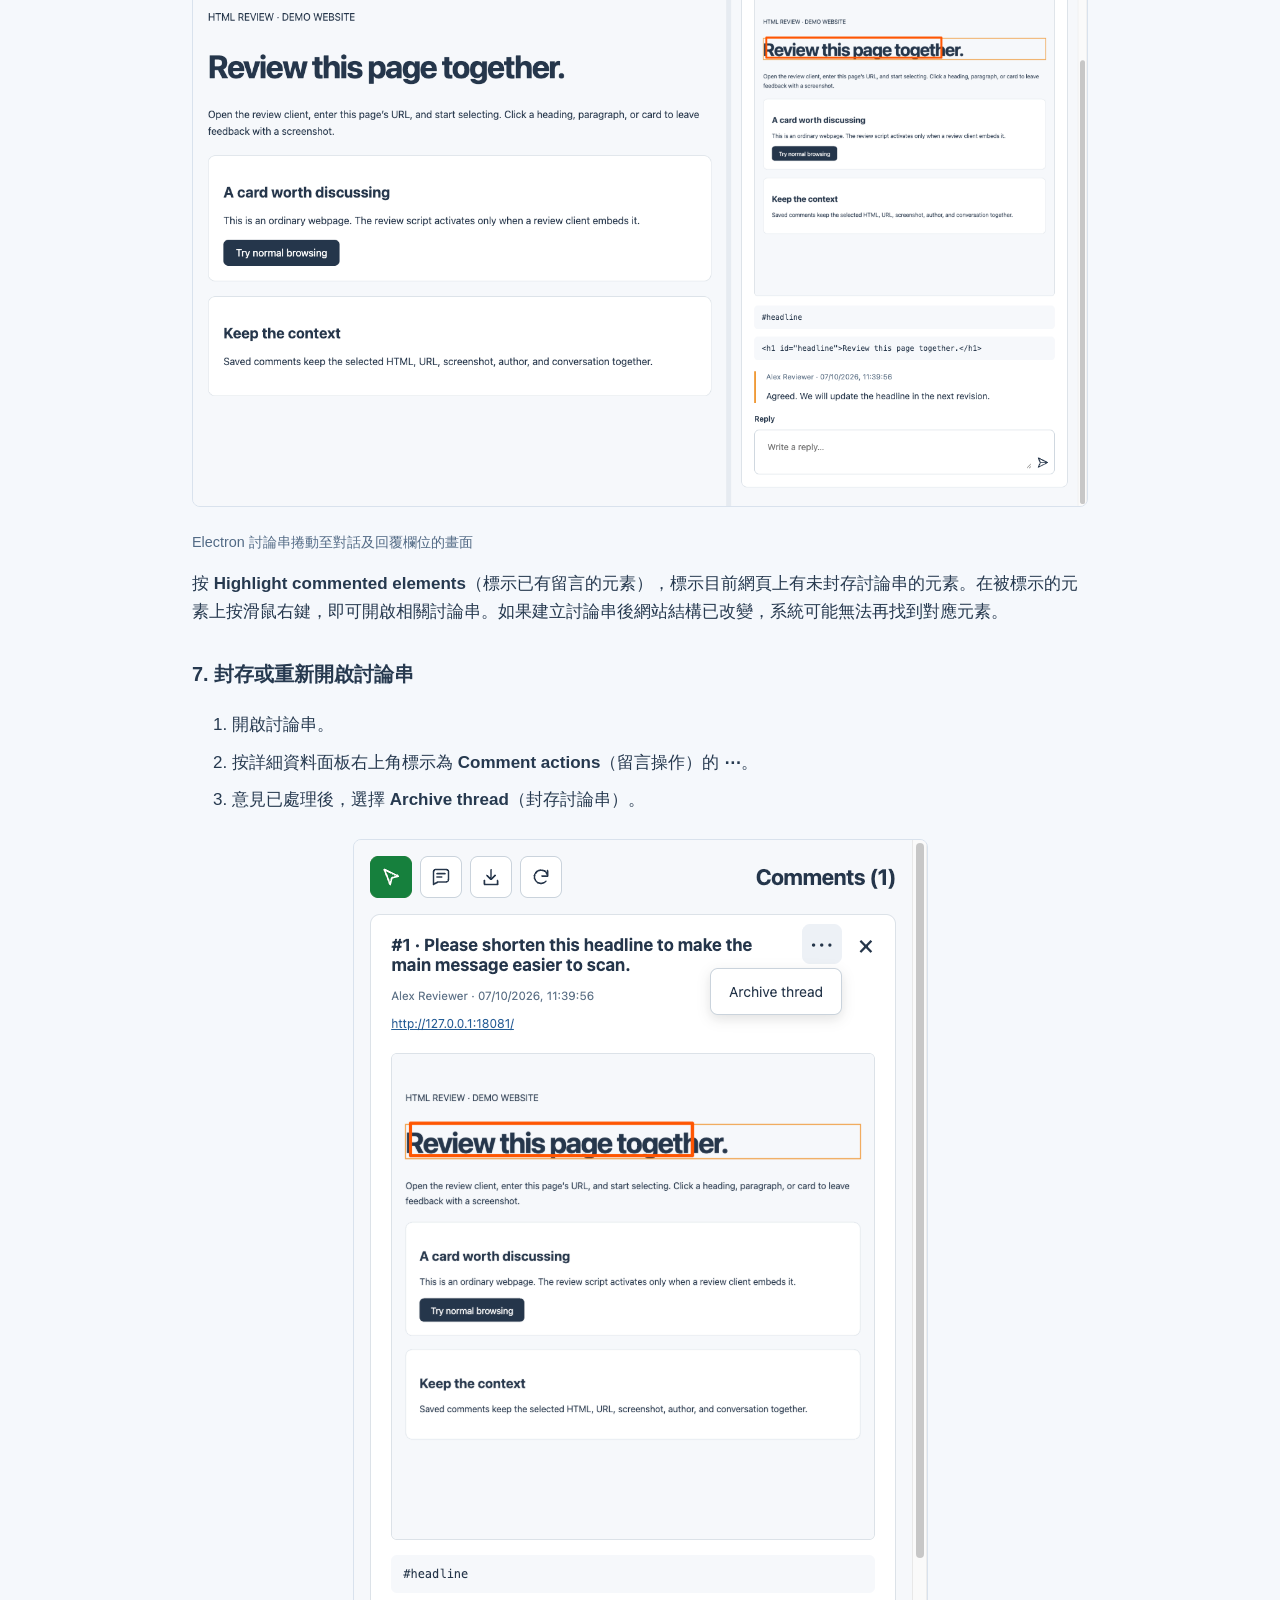
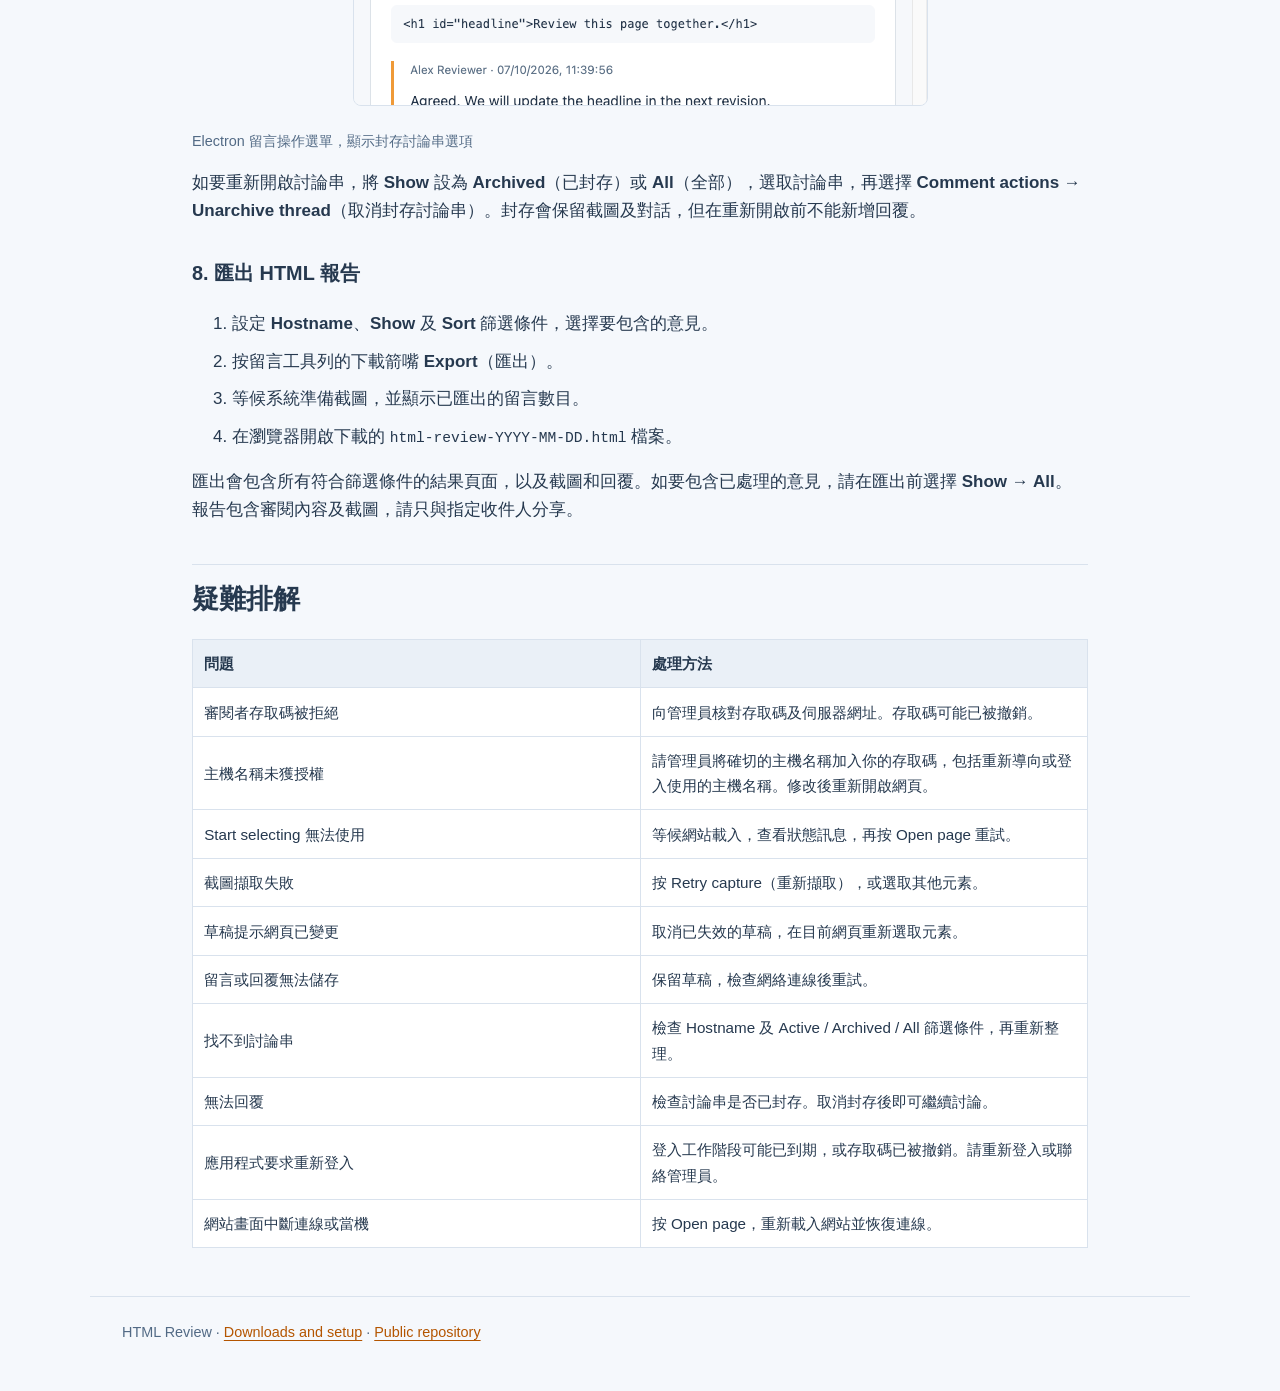
==== commit 4904c210: "docs: update downloads for HTML Review 1.0.2" ====
--- a/docs/wiki/User-Guide-zh-HK.html
+++ b/docs/wiki/User-Guide-zh-HK.html
@@ -23,7 +23,7 @@
 </ul></li>
 </ul></nav>
 <h1 id="html-review-使用指南">HTML Review 使用指南</h1>
-<p><strong>更新日期：2026 年 10 月 13 日 · 版本 1.0.1</strong></p>
+<p><strong>更新日期：2026 年 10 月 15 日 · 版本 1.0.2</strong></p>
 <p>使用 <strong>HTML Review
 桌面應用程式</strong>瀏覽網站、選取網頁元素，並附上截圖提交留言。已儲存的討論串及回覆會透過審閱伺服器與隊友同步。</p>
 <p>以下截圖使用獨立的本機示範環境及示例資料。桌面應用程式的概覽圖片按實際顯示位置合併網站區域及留言區域的截圖。<code>127.0.0.1</code>
@@ -46,34 +46,34 @@
 <tr>
 <td>macOS Apple silicon（M 系列）</td>
 <td><a
-href="https://github.com/devtalkbox/tbproducts-html-review-release/releases/download/v1.0.1/HTML.Review-1.0.1-arm64.dmg">HTML.Review-1.0.1-arm64.dmg</a></td>
+href="https://github.com/devtalkbox/tbproducts-html-review-release/releases/download/v1.0.2/HTML.Review-1.0.2-arm64.dmg">HTML.Review-1.0.2-arm64.dmg</a></td>
 </tr>
 <tr>
 <td>macOS Intel</td>
 <td><a
-href="https://github.com/devtalkbox/tbproducts-html-review-release/releases/download/v1.0.1/HTML.Review-1.0.1-x64.dmg">HTML.Review-1.0.1-x64.dmg</a></td>
+href="https://github.com/devtalkbox/tbproducts-html-review-release/releases/download/v1.0.2/HTML.Review-1.0.2-x64.dmg">HTML.Review-1.0.2-x64.dmg</a></td>
 </tr>
 <tr>
 <td>Windows x64 可攜式版本 — 毋須安裝</td>
 <td><a
-href="https://github.com/devtalkbox/tbproducts-html-review-release/releases/download/v1.0.1/HTML.Review.Portable.1.0.1-x64.exe">HTML.Review.Portable.1.0.1-x64.exe</a></td>
+href="https://github.com/devtalkbox/tbproducts-html-review-release/releases/download/v1.0.2/HTML.Review.Portable.1.0.2-x64.exe">HTML.Review.Portable.1.0.2-x64.exe</a></td>
 </tr>
 <tr>
 <td>Windows x64 安裝程式</td>
 <td><a
-href="https://github.com/devtalkbox/tbproducts-html-review-release/releases/download/v1.0.1/HTML.Review.Setup.1.0.1-x64.exe">HTML.Review.Setup.1.0.1-x64.exe</a></td>
+href="https://github.com/devtalkbox/tbproducts-html-review-release/releases/download/v1.0.2/HTML.Review.Setup.1.0.2-x64.exe">HTML.Review.Setup.1.0.2-x64.exe</a></td>
 </tr>
 <tr>
 <td>Linux x64</td>
 <td><a
-href="https://github.com/devtalkbox/tbproducts-html-review-release/releases/download/v1.0.1/HTML.Review-1.0.1-x64.AppImage">HTML.Review-1.0.1-x64.AppImage</a></td>
+href="https://github.com/devtalkbox/tbproducts-html-review-release/releases/download/v1.0.2/HTML.Review-1.0.2-x64.AppImage">HTML.Review-1.0.2-x64.AppImage</a></td>
 </tr>
 </tbody>
 </table>
 <p><a
 href="https://github.com/devtalkbox/tbproducts-html-review-release/releases/latest">最新版本</a>
 · <a
-href="https://github.com/devtalkbox/tbproducts-html-review-release/releases/download/v1.0.1/SHA256SUMS.txt">SHA-256
+href="https://github.com/devtalkbox/tbproducts-html-review-release/releases/download/v1.0.2/SHA256SUMS.txt">SHA-256
 校驗碼</a></p>
 <h2 id="開始前的準備">開始前的準備</h2>
 <p>請準備你的顯示名稱、管理員提供的審閱者存取碼，以及存取碼允許的網站網址。你的顯示名稱會出現在留言及回覆上。應用程式會自動連接已設定的審閱伺服器。</p>
@@ -103,11 +103,11 @@
 <tr>
 <td>Windows x64 可攜式版本</td>
 <td>按兩下
-<code>HTML.Review.Portable.1.0.1-x64.exe</code>，毋須安裝；執行時會將所需檔案解壓至暫存資料夾。</td>
+<code>HTML.Review.Portable.1.0.2-x64.exe</code>，毋須安裝；執行時會將所需檔案解壓至暫存資料夾。</td>
 </tr>
 <tr>
 <td>Windows x64 安裝程式</td>
-<td>執行 <code>HTML.Review.Setup.1.0.1-x64.exe</code>，完成後開啟
+<td>執行 <code>HTML.Review.Setup.1.0.2-x64.exe</code>，完成後開啟
 <strong>HTML Review</strong>。</td>
 </tr>
 <tr>
@@ -116,9 +116,9 @@
 </tr>
 </tbody>
 </table>
-<div class="sourceCode" id="cb1"><pre class="sourceCode sh"><code class="sourceCode bash"><span id="cb1-1"><a href="#cb1-1" aria-hidden="true" tabindex="-1"></a><span class="fu">chmod</span> +x HTML.Review-1.0.1-x64.AppImage</span>
-<span id="cb1-2"><a href="#cb1-2" aria-hidden="true" tabindex="-1"></a><span class="ex">./HTML.Review-1.0.1-x64.AppImage</span></span></code></pre></div>
-<p>1.0.1 版本預設連接已設定的審閱伺服器，毋須安裝 Node.js、npm
+<div class="sourceCode" id="cb1"><pre class="sourceCode sh"><code class="sourceCode bash"><span id="cb1-1"><a href="#cb1-1" aria-hidden="true" tabindex="-1"></a><span class="fu">chmod</span> +x HTML.Review-1.0.2-x64.AppImage</span>
+<span id="cb1-2"><a href="#cb1-2" aria-hidden="true" tabindex="-1"></a><span class="ex">./HTML.Review-1.0.2-x64.AppImage</span></span></code></pre></div>
+<p>1.0.2 版本預設連接已設定的審閱伺服器，毋須安裝 Node.js、npm
 或透過指令指定伺服器。請向管理員索取審閱者存取碼。</p>
 <p>macOS 套件使用 ad-hoc 簽署，未經 Apple 公證；Windows
 套件沒有發行者憑證。作業系統可能顯示安全提示。Windows 及 Linux
